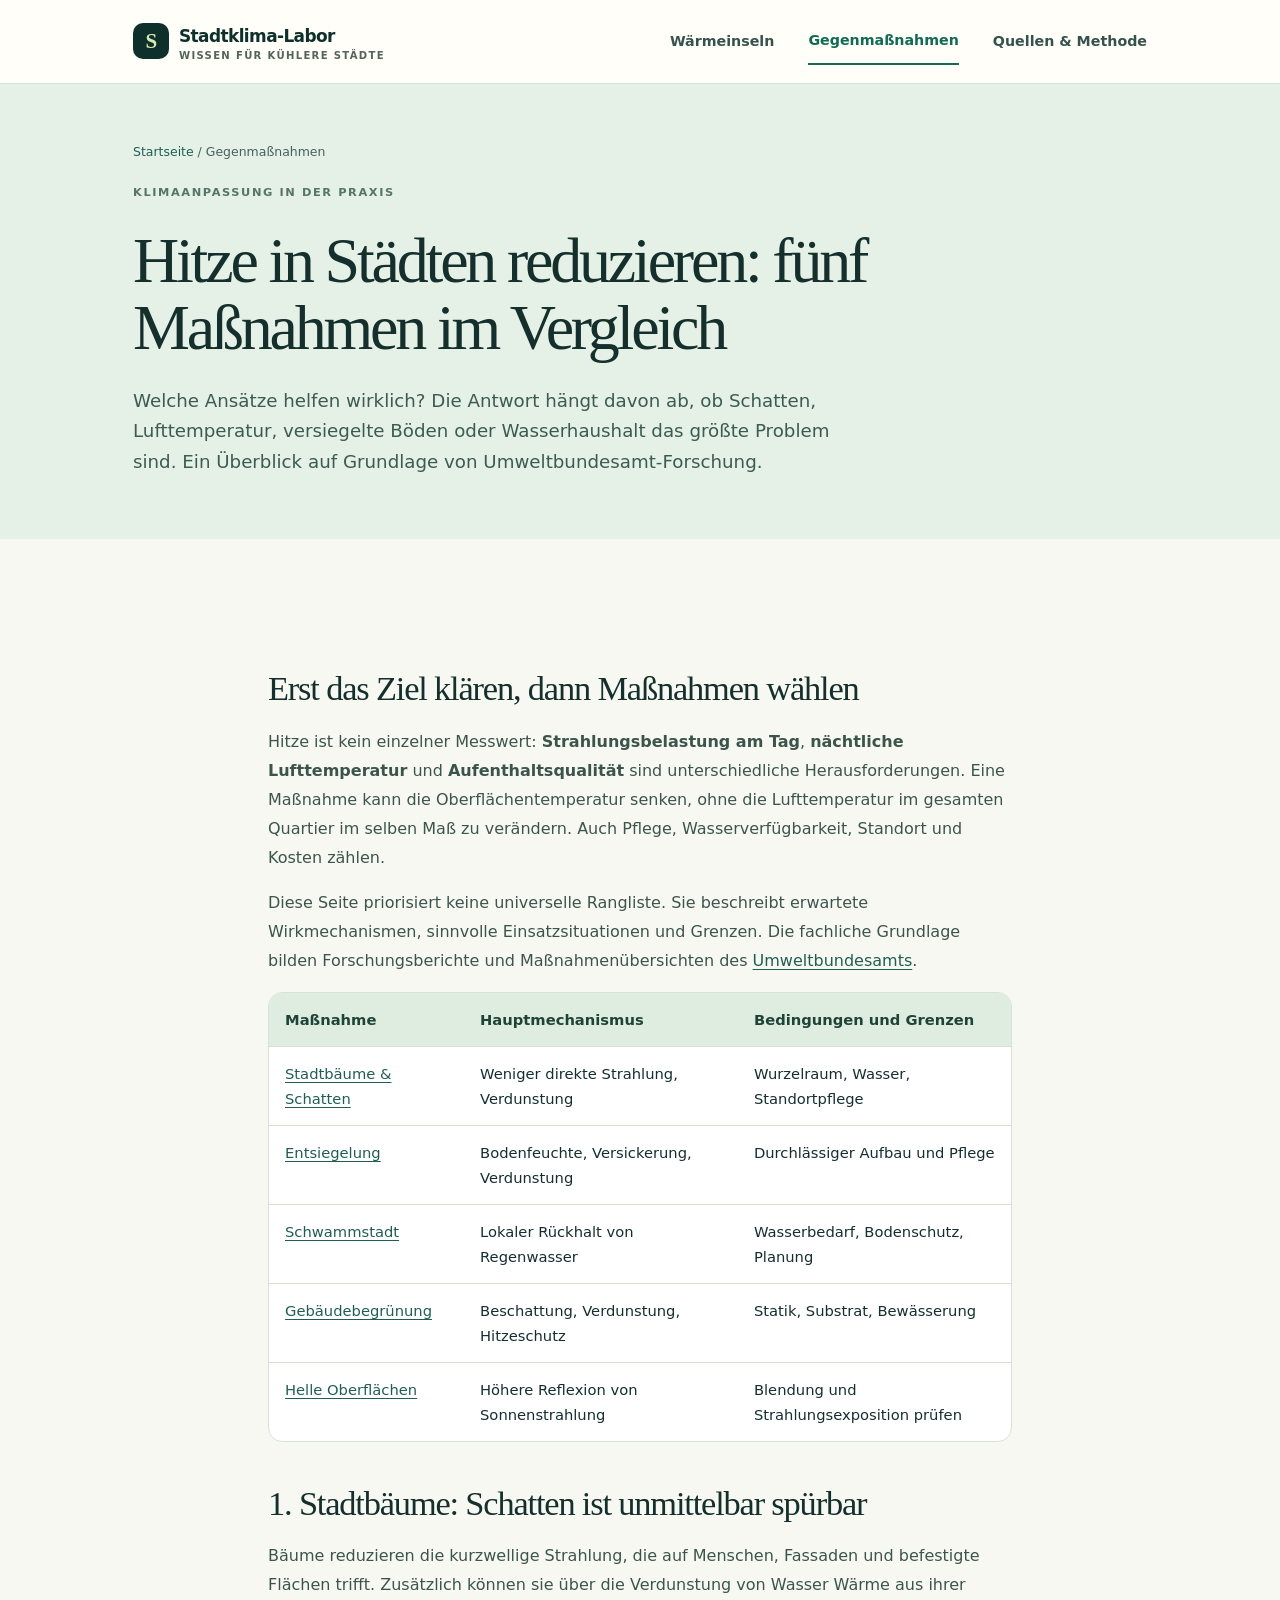
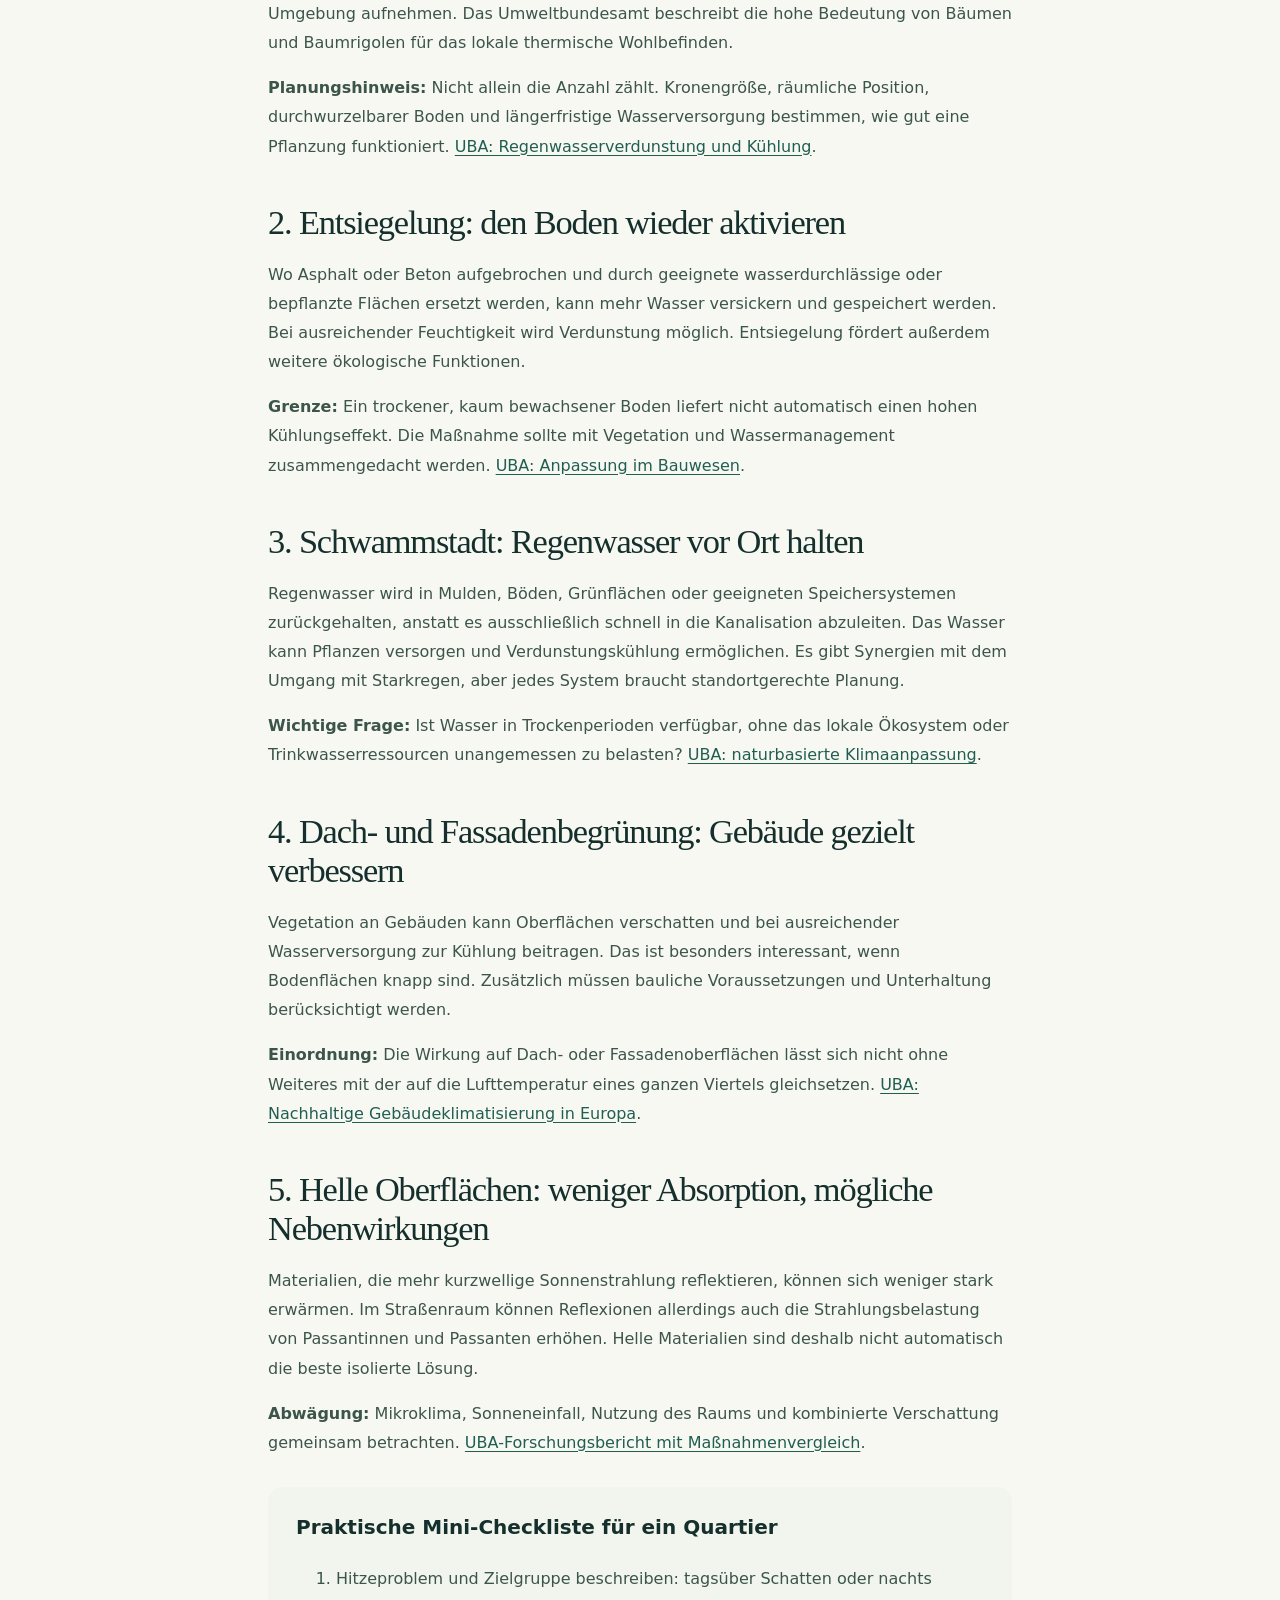
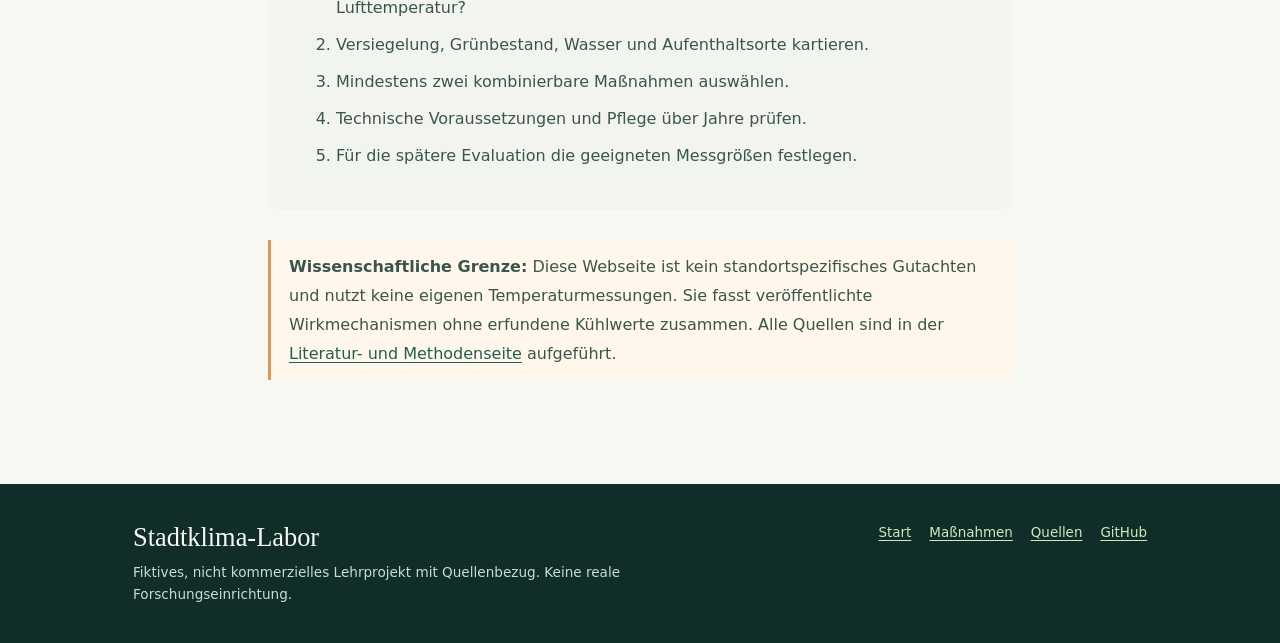
==== massnahmen.html @ 715de046 "seo: structured science content, metadata, links and accessible responsive layout" ====
<!doctype html>
<html lang="de"><head>
<meta charset="utf-8"><meta name="viewport" content="width=device-width, initial-scale=1">
<title>Hitze in Städten reduzieren: 5 Maßnahmen | Stadtklima-Labor</title>
<meta name="description" content="Welche Maßnahmen gegen urbane Hitze helfen? Stadtbäume, Entsiegelung, Schwammstadt, Dachbegrünung und helle Oberflächen – mit Wirkung, Grenzen und Quellen.">
<link rel="canonical" href="https://dsongtn.github.io/stadtklima-labor/massnahmen.html">
<link rel="stylesheet" href="assets/site.css"><meta name="theme-color" content="#0e302c">
<meta property="og:title" content="Hitze in Städten reduzieren – fünf Maßnahmen"><meta property="og:type" content="article"><meta property="og:locale" content="de_DE">
</head><body>
<a class="skip" href="#inhalt">Direkt zum Inhalt</a>
<header class="site-head"><div class="container head-inner"><a class="brand" href="./" aria-label="Stadtklima-Labor – Startseite"><span class="brand-mark" aria-hidden="true">S</span><span>Stadtklima-Labor<span class="brand-sub">Wissen für kühlere Städte</span></span></a><nav class="site-nav" aria-label="Hauptnavigation"><a href="./">Wärmeinseln</a><a href="massnahmen.html" aria-current="page">Gegenmaßnahmen</a><a href="quellen.html">Quellen &amp; Methode</a></nav></div></header>
<main id="inhalt">
<header class="page-hero"><div class="container"><div class="breadcrumb"><a href="./">Startseite</a> / Gegenmaßnahmen</div><span class="kicker">Klimaanpassung in der Praxis</span>
<h1>Hitze in Städten reduzieren: fünf Maßnahmen im Vergleich</h1>
<p>Welche Ansätze helfen wirklich? Die Antwort hängt davon ab, ob Schatten, Lufttemperatur, versiegelte Böden oder Wasserhaushalt das größte Problem sind. Ein Überblick auf Grundlage von Umweltbundesamt-Forschung.</p>
</div></header>
<section class="section"><div class="container prose">
<h2>Erst das Ziel klären, dann Maßnahmen wählen</h2>
<p>Hitze ist kein einzelner Messwert: <strong>Strahlungsbelastung am Tag</strong>, <strong>nächtliche Lufttemperatur</strong> und <strong>Aufenthaltsqualität</strong> sind unterschiedliche Herausforderungen. Eine Maßnahme kann die Oberflächentemperatur senken, ohne die Lufttemperatur im gesamten Quartier im selben Maß zu verändern. Auch Pflege, Wasserverfügbarkeit, Standort und Kosten zählen.</p>
<p>Diese Seite priorisiert keine universelle Rangliste. Sie beschreibt erwartete Wirkmechanismen, sinnvolle Einsatzsituationen und Grenzen. Die fachliche Grundlage bilden Forschungsberichte und Maßnahmenübersichten des <a href="https://www.umweltbundesamt.de/themen/regenwasserverdunstung-potential-zur-kuehlung-in">Umweltbundesamts</a>.</p>
<div class="table-wrap"><table><caption class="sr-only">Vergleich städtischer Hitzeschutzmaßnahmen</caption><thead><tr><th scope="col">Maßnahme</th><th scope="col">Hauptmechanismus</th><th scope="col">Bedingungen und Grenzen</th></tr></thead><tbody>
<tr><td><a href="#baeume">Stadtbäume &amp; Schatten</a></td><td>Weniger direkte Strahlung, Verdunstung</td><td>Wurzelraum, Wasser, Standortpflege</td></tr>
<tr><td><a href="#entsiegelung">Entsiegelung</a></td><td>Bodenfeuchte, Versickerung, Verdunstung</td><td>Durchlässiger Aufbau und Pflege</td></tr>
<tr><td><a href="#schwammstadt">Schwammstadt</a></td><td>Lokaler Rückhalt von Regenwasser</td><td>Wasserbedarf, Bodenschutz, Planung</td></tr>
<tr><td><a href="#gebaeude">Gebäudebegrünung</a></td><td>Beschattung, Verdunstung, Hitzeschutz</td><td>Statik, Substrat, Bewässerung</td></tr>
<tr><td><a href="#oberflaechen">Helle Oberflächen</a></td><td>Höhere Reflexion von Sonnenstrahlung</td><td>Blendung und Strahlungsexposition prüfen</td></tr>
</tbody></table></div>
<h2 id="baeume">1. Stadtbäume: Schatten ist unmittelbar spürbar</h2>
<p>Bäume reduzieren die kurzwellige Strahlung, die auf Menschen, Fassaden und befestigte Flächen trifft. Zusätzlich können sie über die Verdunstung von Wasser Wärme aus ihrer Umgebung aufnehmen. Das Umweltbundesamt beschreibt die hohe Bedeutung von Bäumen und Baumrigolen für das lokale thermische Wohlbefinden.</p>
<p><strong>Planungshinweis:</strong> Nicht allein die Anzahl zählt. Kronengröße, räumliche Position, durchwurzelbarer Boden und längerfristige Wasserversorgung bestimmen, wie gut eine Pflanzung funktioniert. <a href="https://www.umweltbundesamt.de/themen/regenwasserverdunstung-potential-zur-kuehlung-in">UBA: Regenwasserverdunstung und Kühlung</a>.</p>
<h2 id="entsiegelung">2. Entsiegelung: den Boden wieder aktivieren</h2>
<p>Wo Asphalt oder Beton aufgebrochen und durch geeignete wasserdurchlässige oder bepflanzte Flächen ersetzt werden, kann mehr Wasser versickern und gespeichert werden. Bei ausreichender Feuchtigkeit wird Verdunstung möglich. Entsiegelung fördert außerdem weitere ökologische Funktionen.</p>
<p><strong>Grenze:</strong> Ein trockener, kaum bewachsener Boden liefert nicht automatisch einen hohen Kühlungseffekt. Die Maßnahme sollte mit Vegetation und Wassermanagement zusammengedacht werden. <a href="https://www.umweltbundesamt.de/themen/klima-energie/klimafolgen-anpassung/anpassung-an-den-klimawandel/anpassung-auf-laenderebene/anpassung-handlungsfeld-bauwesen">UBA: Anpassung im Bauwesen</a>.</p>
<h2 id="schwammstadt">3. Schwammstadt: Regenwasser vor Ort halten</h2>
<p>Regenwasser wird in Mulden, Böden, Grünflächen oder geeigneten Speichersystemen zurückgehalten, anstatt es ausschließlich schnell in die Kanalisation abzuleiten. Das Wasser kann Pflanzen versorgen und Verdunstungskühlung ermöglichen. Es gibt Synergien mit dem Umgang mit Starkregen, aber jedes System braucht standortgerechte Planung.</p>
<p><strong>Wichtige Frage:</strong> Ist Wasser in Trockenperioden verfügbar, ohne das lokale Ökosystem oder Trinkwasserressourcen unangemessen zu belasten? <a href="https://www.umweltbundesamt.de/themen/klima-energie/klimafolgen-anpassung/anpassung-an-den-klimawandel/anpassung-auf-kommunaler-ebene/naturbasierte-klimaanpassung-in-kommunen">UBA: naturbasierte Klimaanpassung</a>.</p>
<h2 id="gebaeude">4. Dach- und Fassadenbegrünung: Gebäude gezielt verbessern</h2>
<p>Vegetation an Gebäuden kann Oberflächen verschatten und bei ausreichender Wasserversorgung zur Kühlung beitragen. Das ist besonders interessant, wenn Bodenflächen knapp sind. Zusätzlich müssen bauliche Voraussetzungen und Unterhaltung berücksichtigt werden.</p>
<p><strong>Einordnung:</strong> Die Wirkung auf Dach- oder Fassadenoberflächen lässt sich nicht ohne Weiteres mit der auf die Lufttemperatur eines ganzen Viertels gleichsetzen. <a href="https://www.umweltbundesamt.de/publikationen/nachhaltige-gebaeudeklimatisierung-in-europa">UBA: Nachhaltige Gebäudeklimatisierung in Europa</a>.</p>
<h2 id="oberflaechen">5. Helle Oberflächen: weniger Absorption, mögliche Nebenwirkungen</h2>
<p>Materialien, die mehr kurzwellige Sonnenstrahlung reflektieren, können sich weniger stark erwärmen. Im Straßenraum können Reflexionen allerdings auch die Strahlungsbelastung von Passantinnen und Passanten erhöhen. Helle Materialien sind deshalb nicht automatisch die beste isolierte Lösung.</p>
<p><strong>Abwägung:</strong> Mikroklima, Sonneneinfall, Nutzung des Raums und kombinierte Verschattung gemeinsam betrachten. <a href="https://www.umweltbundesamt.de/publikationen/nachhaltige-gebaeudeklimatisierung-in-europa">UBA-Forschungsbericht mit Maßnahmenvergleich</a>.</p>
<div class="inset"><h3>Praktische Mini-Checkliste für ein Quartier</h3><ol><li>Hitzeproblem und Zielgruppe beschreiben: tagsüber Schatten oder nachts Lufttemperatur?</li><li>Versiegelung, Grünbestand, Wasser und Aufenthaltsorte kartieren.</li><li>Mindestens zwei kombinierbare Maßnahmen auswählen.</li><li>Technische Voraussetzungen und Pflege über Jahre prüfen.</li><li>Für die spätere Evaluation die geeigneten Messgrößen festlegen.</li></ol></div>
<p class="note"><strong>Wissenschaftliche Grenze:</strong> Diese Webseite ist kein standortspezifisches Gutachten und nutzt keine eigenen Temperaturmessungen. Sie fasst veröffentlichte Wirkmechanismen ohne erfundene Kühlwerte zusammen. Alle Quellen sind in der <a href="quellen.html">Literatur- und Methodenseite</a> aufgeführt.</p>
</div></section>
</main>
<footer class="footer"><div class="container footer-grid"><div><h2>Stadtklima-Labor</h2><p>Fiktives, nicht kommerzielles Lehrprojekt mit Quellenbezug. Keine reale Forschungseinrichtung.</p></div><nav class="footer-links" aria-label="Fußnavigation"><a href="./">Start</a><a href="massnahmen.html">Maßnahmen</a><a href="quellen.html">Quellen</a><a href="https://github.com/dsongtn/stadtklima-labor">GitHub</a></nav></div></footer>
</body></html>
---- assets/site.css ----
:root{--ink:#142f2c;--deep:#0e302c;--paper:#f8f8f3;--white:#fffef9;--sage:#c9e1c7;--line:#d7e1d8;--muted:#53645b}
*{box-sizing:border-box}html{scroll-behavior:smooth}body{margin:0;background:var(--paper);color:var(--ink);font:400 1rem/1.7 system-ui,-apple-system,"Segoe UI",sans-serif}a{color:#215e52;text-underline-offset:.2em}a:hover{text-decoration-thickness:2px}a:focus-visible,summary:focus-visible{outline:3px solid #dd853f;outline-offset:4px}.skip{position:absolute;top:-60px;left:20px;background:#fff;padding:8px 14px;z-index:40}.skip:focus{top:10px}.container{max-width:1130px;margin-inline:auto;padding-inline:clamp(20px,5vw,58px)}
.site-head{background:var(--white);border-bottom:1px solid var(--line)}.head-inner{display:flex;align-items:center;justify-content:space-between;gap:18px;min-height:83px}.brand{display:flex;align-items:center;gap:10px;font-size:1.06rem;letter-spacing:-.035em;text-decoration:none;font-weight:760;color:var(--deep)}.brand-mark{display:inline-grid;place-items:center;width:36px;height:36px;background:var(--deep);color:#d9e8ae;border-radius:10px;font:800 21px Georgia,serif}.brand-sub{display:block;color:var(--muted);font-size:.63rem;text-transform:uppercase;letter-spacing:.13em;line-height:1.1;font-weight:700}.site-nav{display:flex;align-items:center;gap:clamp(12px,2.8vw,34px);flex-wrap:wrap}.site-nav a{font-size:.89rem;font-weight:650;color:#35534c;text-decoration:none;padding:10px 0}.site-nav a[aria-current="page"]{color:#116b52;border-bottom:2px solid #116b52}
.eyebrow{display:inline-flex;align-items:center;gap:10px;text-transform:uppercase;font-weight:780;letter-spacing:.14em;font-size:.71rem}.eyebrow:before{content:"";width:26px;height:2px;background:currentColor;display:inline-block}
.hero{background:var(--deep);color:#f9faf2;position:relative;overflow:hidden}.hero:after{content:"";pointer-events:none;position:absolute;inset:0;background:radial-gradient(circle at 76% 30%,rgba(153,208,146,.17),transparent 40%)}.hero-grid{position:relative;z-index:1;display:grid;grid-template-columns:1.05fr .95fr;gap:52px;align-items:center;min-height:520px;padding-block:65px}.hero .eyebrow{color:#cce3a6}.hero h1,.page-hero h1{font:500 clamp(2.7rem,5.2vw,5.1rem)/1.04 Georgia,"Times New Roman",serif;letter-spacing:-.05em;margin:24px 0}.hero h1 em{font-weight:400;font-style:italic;color:#cce3a6}.hero-copy{max-width:550px;color:#d9e7df;font-size:1.08rem;line-height:1.75;margin:0}.actions{display:flex;flex-wrap:wrap;gap:13px;margin-top:28px}.action{display:inline-flex;align-items:center;gap:10px;border-radius:9px;text-decoration:none;padding:12px 20px;font-weight:750;font-size:.9rem}.action.primary{background:#d9e9ae;color:#193b32}.action.secondary{border:1px solid #79938a;color:white}.action:hover{text-decoration:none;filter:brightness(.97)}
.figure{margin:0;border:1px solid #51746a;border-radius:22px;padding:24px 19px 13px;background:#17443c;box-shadow:0 30px 80px rgba(3,20,18,.16)}.figure svg{width:100%;height:auto;display:block}.figure figcaption{font-size:.76rem;color:#d3e3d7;margin:8px 3px}.figure .viz-note{font-size:.72rem;color:#b8d7c7;margin:0 3px}
.section{padding-block:clamp(52px,7vw,88px)}.section.alt{background:#edf3eb}.section-intro{max-width:770px;margin-bottom:30px}.section h2,.prose h2{font:500 clamp(2rem,3.3vw,3.05rem)/1.14 Georgia,serif;letter-spacing:-.034em;margin:11px 0 18px}.section-intro p{font-size:1.08rem;color:var(--muted)}.kicker{font-size:.71rem;font-weight:790;text-transform:uppercase;letter-spacing:.14em;color:#567567}
.cards{display:grid;grid-template-columns:repeat(3,minmax(0,1fr));gap:18px}.card{background:var(--white);border:1px solid var(--line);border-radius:17px;padding:26px;box-shadow:0 14px 42px rgba(22,47,42,.05)}.card .number{font:500 1.75rem Georgia,serif;color:#c36b36}.card h3{font:600 1.26rem/1.24 Georgia,serif;margin:15px 0 12px}.card p{font-size:.94rem;color:#52665d;line-height:1.65}.card a{font-weight:750;font-size:.92rem}
.measure-grid{display:grid;grid-template-columns:1fr 1fr;gap:34px;align-items:center}.measure-copy{background:var(--deep);color:#f9fdf4;padding:37px;border-radius:18px}.measure-copy h3{font:500 2.8rem Georgia,serif;margin:0 0 7px}.measure-copy p{color:#d8e6dc;margin:6px 0}.measure-copy small{display:block;font-size:.73rem;color:#bacfc2;margin-top:20px}.measures{list-style:none;padding:0;margin:0}.measures li{padding:15px 0 15px 33px;position:relative;border-bottom:1px solid var(--line)}.measures li:before{content:"✓";position:absolute;left:0;top:16px;background:#d4e5d0;border-radius:100%;color:#285b46;width:23px;height:23px;display:grid;place-items:center;font-size:.75rem;font-weight:800}.inline-link{font-weight:720}.note{border-left:3px solid #dd9757;padding:12px 18px;background:#fff7ec;color:#594c36}
.page-hero{background:#e5f0e7;padding-block:57px 61px}.page-hero h1{max-width:840px;font-size:clamp(2.55rem,5vw,4.5rem)}.page-hero p{max-width:730px;font-size:1.14rem;color:#3c5c4f;margin:0}.breadcrumb{font-size:.78rem;margin-bottom:15px;color:#466359}.breadcrumb a{text-decoration:none}.prose{max-width:860px}.prose p,.prose li{line-height:1.82;color:#3c554b}.prose h2{margin-top:42px;font-size:2.15rem}.prose h3{font-size:1.25rem;margin-top:25px}.prose li{margin-bottom:8px}.table-wrap{overflow-x:auto;border-radius:14px;border:1px solid var(--line);background:white}table{border-collapse:collapse;width:100%;min-width:580px}th,td{text-align:left;vertical-align:top;padding:14px 16px;border-bottom:1px solid var(--line);font-size:.92rem}th{background:#dfece0;color:#1e4437}tr:last-child td{border:0}.inset{background:#f1f5ed;padding:23px 28px;border-radius:15px;margin:30px 0}.inset h3{margin-top:0}details{background:white;border:1px solid var(--line);border-radius:12px;padding:15px 19px;margin-block:10px}summary{cursor:pointer;font-weight:760;color:var(--deep)}details p{margin-bottom:2px}
.footer{background:#102d29;color:#c8dcd0;padding-block:38px}.footer-grid{display:flex;justify-content:space-between;gap:30px;align-items:start}.footer h2{color:#f5f9f0;font:500 1.65rem Georgia,serif;margin:0 0 9px}.footer p{max-width:650px;font-size:.85rem;line-height:1.6;margin:0}.footer a{color:#d3e8ba}.footer-links{display:flex;gap:18px;flex-wrap:wrap;font-size:.84rem}.sr-only{position:absolute;width:1px;height:1px;padding:0;margin:-1px;overflow:hidden;clip:rect(0,0,0,0);white-space:nowrap;border:0}
@media(max-width:800px){.hero-grid{grid-template-columns:1fr;gap:26px;padding-block:48px}.measure-grid{grid-template-columns:1fr}.site-nav{gap:15px}}@media(max-width:620px){.head-inner{padding-block:13px;align-items:start;flex-direction:column;gap:6px}.site-nav a{padding:5px 0}.hero h1{font-size:clamp(2.7rem,10vw,4rem)}.hero-grid{min-height:auto}.cards{grid-template-columns:1fr}.section{padding-block:48px}.figure{padding:13px}.footer-grid{flex-direction:column}.page-hero{padding-block:39px}.measure-copy{padding:26px}}@media(prefers-reduced-motion:reduce){html{scroll-behavior:auto}}
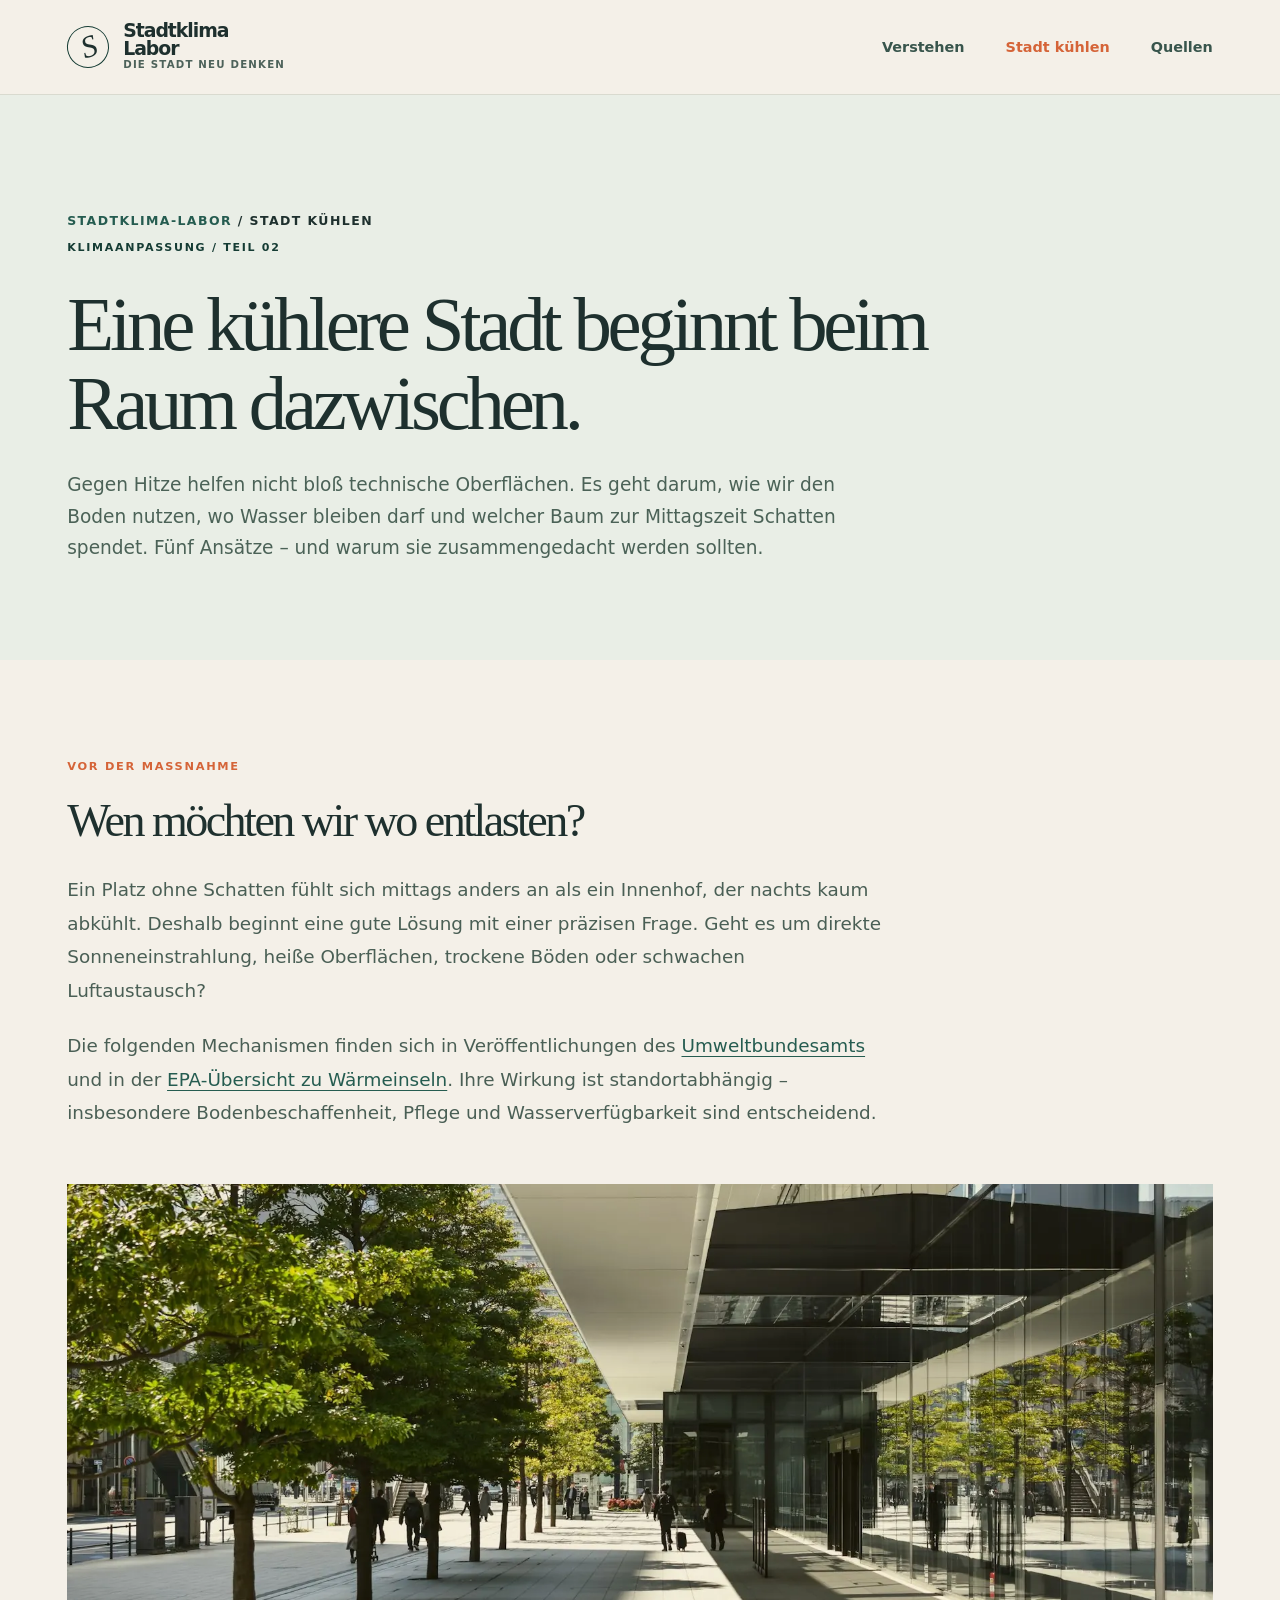
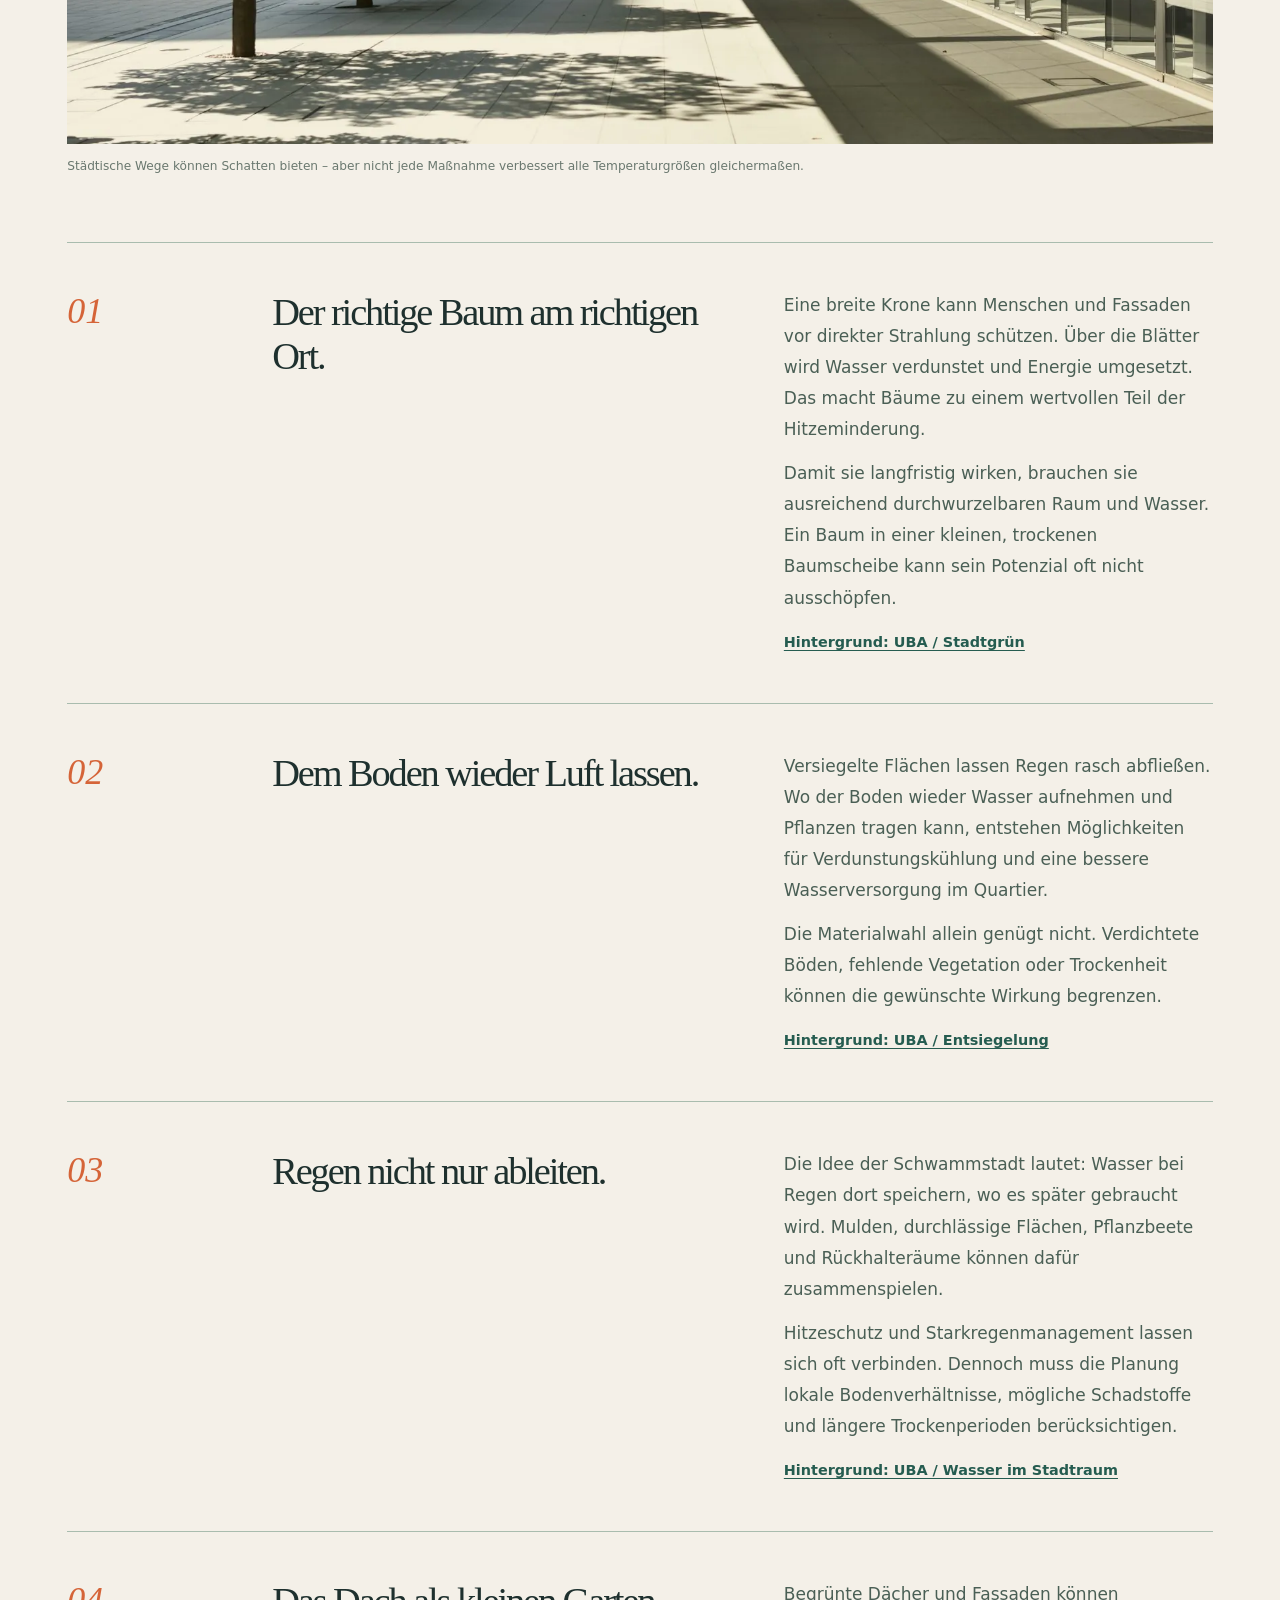
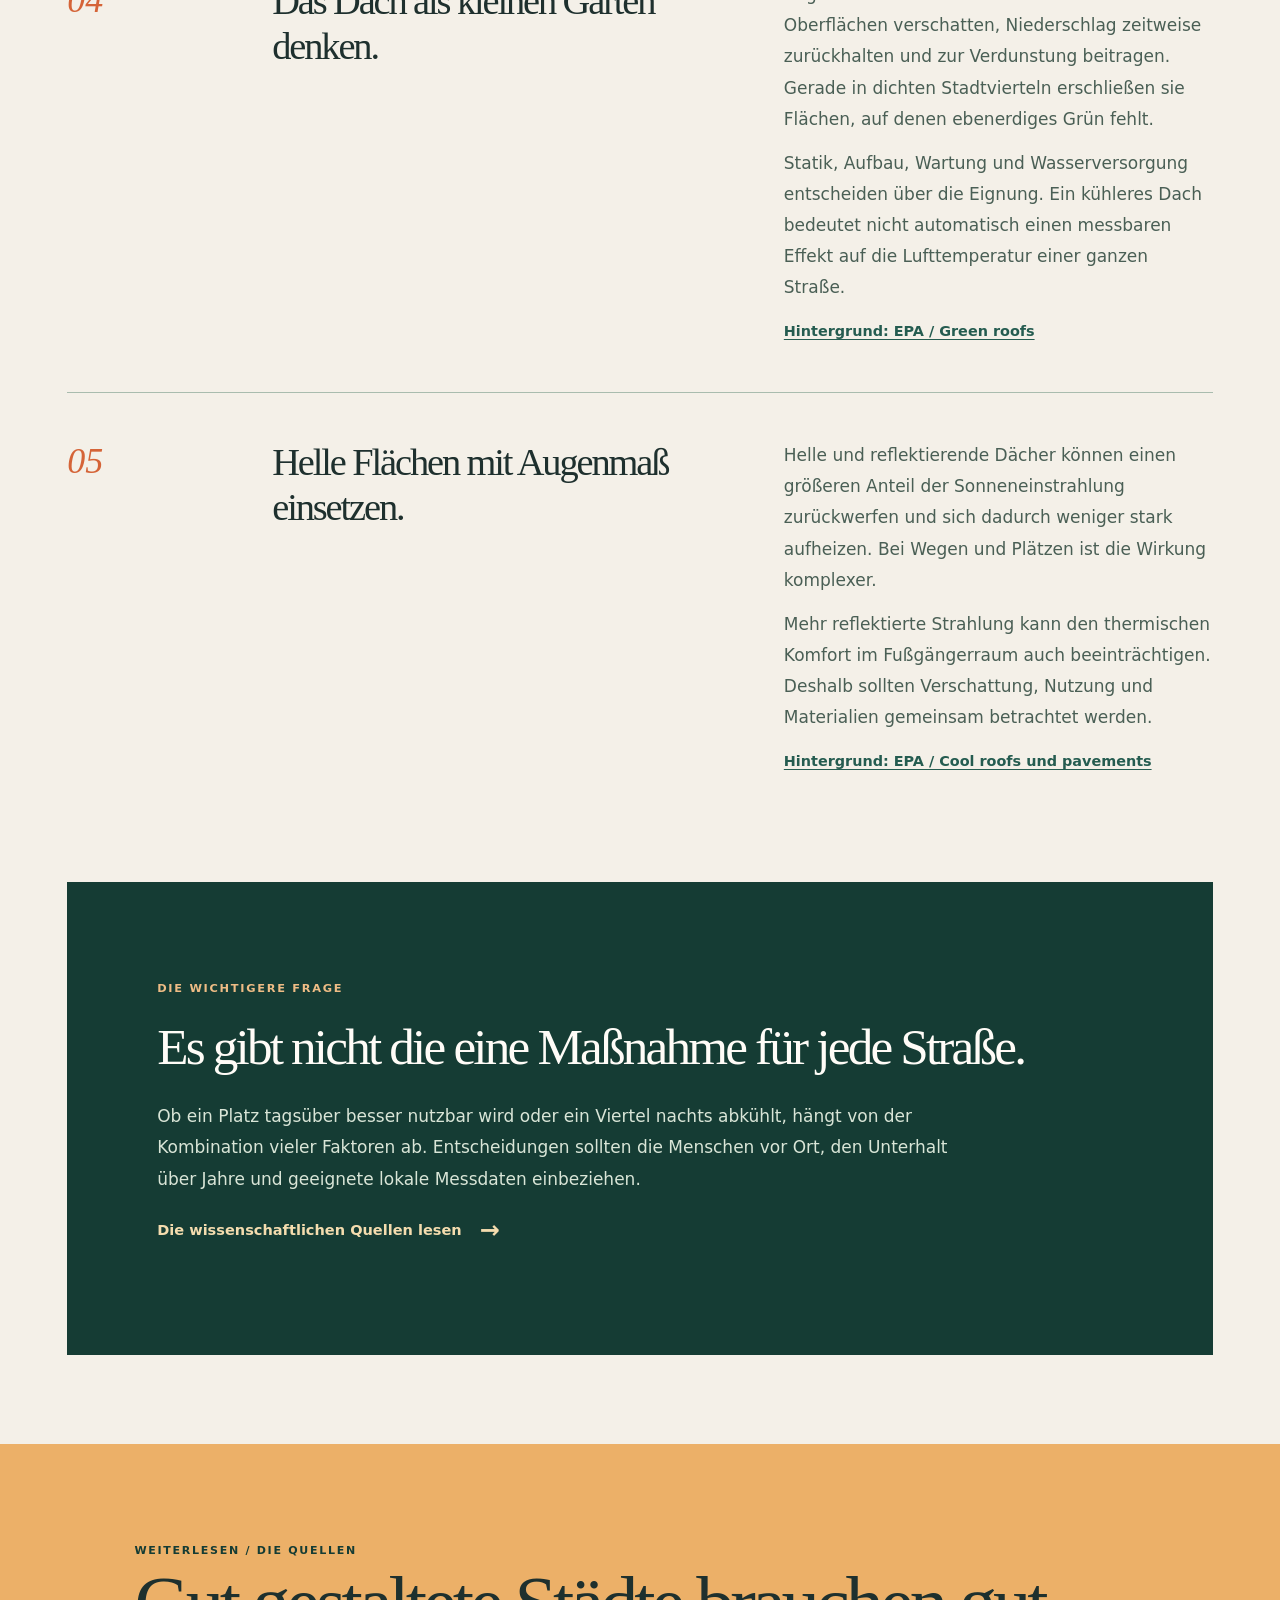
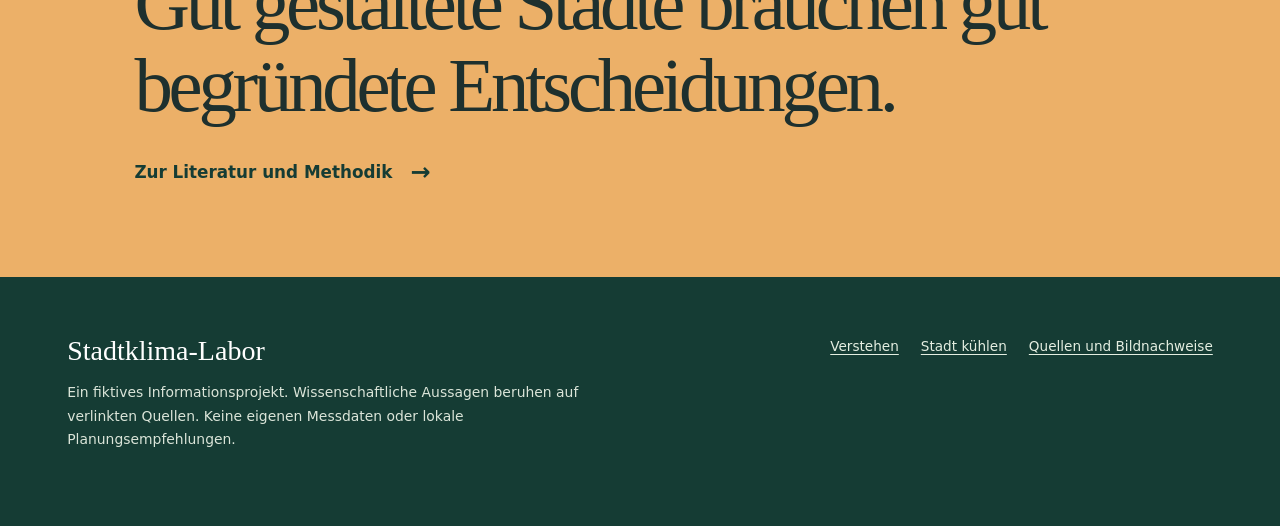
==== commit 7bd05157: "design: editorial urban heat storytelling with licensed media and source library" ====
--- a/massnahmen.html
+++ b/massnahmen.html
@@ -1,48 +1,73 @@
 <!doctype html>
-<html lang="de"><head>
-<meta charset="utf-8"><meta name="viewport" content="width=device-width, initial-scale=1">
-<title>Hitze in Städten reduzieren: 5 Maßnahmen | Stadtklima-Labor</title>
-<meta name="description" content="Welche Maßnahmen gegen urbane Hitze helfen? Stadtbäume, Entsiegelung, Schwammstadt, Dachbegrünung und helle Oberflächen – mit Wirkung, Grenzen und Quellen.">
+<html lang="de">
+<head>
+<meta charset="utf-8"><meta name="viewport" content="width=device-width,initial-scale=1">
+<title>Hitze in Städten mindern: fünf Wege | Stadtklima-Labor</title>
+<meta name="description" content="Von Stadtbäumen bis zur Schwammstadt: fünf Ansätze für hitzeangepasste Quartiere, verständlich erklärt mit Grenzen und Quellen für die Planung.">
 <link rel="canonical" href="https://dsongtn.github.io/stadtklima-labor/massnahmen.html">
-<link rel="stylesheet" href="assets/site.css"><meta name="theme-color" content="#0e302c">
-<meta property="og:title" content="Hitze in Städten reduzieren – fünf Maßnahmen"><meta property="og:type" content="article"><meta property="og:locale" content="de_DE">
-</head><body>
+<link rel="stylesheet" href="assets/vendor/open-props-sizes.min.css"><link rel="stylesheet" href="assets/vendor/open-props-easings.min.css"><link rel="stylesheet" href="assets/site.css">
+<meta name="theme-color" content="#f4f0e8"><meta property="og:type" content="article"><meta property="og:locale" content="de_DE"><meta property="og:title" content="Eine kühlere Stadt gestalten | Stadtklima-Labor">
+</head>
+<body>
 <a class="skip" href="#inhalt">Direkt zum Inhalt</a>
-<header class="site-head"><div class="container head-inner"><a class="brand" href="./" aria-label="Stadtklima-Labor – Startseite"><span class="brand-mark" aria-hidden="true">S</span><span>Stadtklima-Labor<span class="brand-sub">Wissen für kühlere Städte</span></span></a><nav class="site-nav" aria-label="Hauptnavigation"><a href="./">Wärmeinseln</a><a href="massnahmen.html" aria-current="page">Gegenmaßnahmen</a><a href="quellen.html">Quellen &amp; Methode</a></nav></div></header>
+<header class="site-header"><div class="container header-inner">
+<a href="./" class="brand" aria-label="Stadtklima-Labor – zur Startseite"><span class="brand-bloom" aria-hidden="true">S</span><span class="brand-name">Stadtklima<span>Labor</span><small>Die Stadt neu denken</small></span></a>
+<nav class="site-nav" aria-label="Hauptnavigation"><a href="./">Verstehen</a><a href="massnahmen.html" aria-current="page">Stadt kühlen</a><a href="quellen.html">Quellen</a></nav>
+</div></header>
 <main id="inhalt">
-<header class="page-hero"><div class="container"><div class="breadcrumb"><a href="./">Startseite</a> / Gegenmaßnahmen</div><span class="kicker">Klimaanpassung in der Praxis</span>
-<h1>Hitze in Städten reduzieren: fünf Maßnahmen im Vergleich</h1>
-<p>Welche Ansätze helfen wirklich? Die Antwort hängt davon ab, ob Schatten, Lufttemperatur, versiegelte Böden oder Wasserhaushalt das größte Problem sind. Ein Überblick auf Grundlage von Umweltbundesamt-Forschung.</p>
-</div></header>
-<section class="section"><div class="container prose">
-<h2>Erst das Ziel klären, dann Maßnahmen wählen</h2>
-<p>Hitze ist kein einzelner Messwert: <strong>Strahlungsbelastung am Tag</strong>, <strong>nächtliche Lufttemperatur</strong> und <strong>Aufenthaltsqualität</strong> sind unterschiedliche Herausforderungen. Eine Maßnahme kann die Oberflächentemperatur senken, ohne die Lufttemperatur im gesamten Quartier im selben Maß zu verändern. Auch Pflege, Wasserverfügbarkeit, Standort und Kosten zählen.</p>
-<p>Diese Seite priorisiert keine universelle Rangliste. Sie beschreibt erwartete Wirkmechanismen, sinnvolle Einsatzsituationen und Grenzen. Die fachliche Grundlage bilden Forschungsberichte und Maßnahmenübersichten des <a href="https://www.umweltbundesamt.de/themen/regenwasserverdunstung-potential-zur-kuehlung-in">Umweltbundesamts</a>.</p>
-<div class="table-wrap"><table><caption class="sr-only">Vergleich städtischer Hitzeschutzmaßnahmen</caption><thead><tr><th scope="col">Maßnahme</th><th scope="col">Hauptmechanismus</th><th scope="col">Bedingungen und Grenzen</th></tr></thead><tbody>
-<tr><td><a href="#baeume">Stadtbäume &amp; Schatten</a></td><td>Weniger direkte Strahlung, Verdunstung</td><td>Wurzelraum, Wasser, Standortpflege</td></tr>
-<tr><td><a href="#entsiegelung">Entsiegelung</a></td><td>Bodenfeuchte, Versickerung, Verdunstung</td><td>Durchlässiger Aufbau und Pflege</td></tr>
-<tr><td><a href="#schwammstadt">Schwammstadt</a></td><td>Lokaler Rückhalt von Regenwasser</td><td>Wasserbedarf, Bodenschutz, Planung</td></tr>
-<tr><td><a href="#gebaeude">Gebäudebegrünung</a></td><td>Beschattung, Verdunstung, Hitzeschutz</td><td>Statik, Substrat, Bewässerung</td></tr>
-<tr><td><a href="#oberflaechen">Helle Oberflächen</a></td><td>Höhere Reflexion von Sonnenstrahlung</td><td>Blendung und Strahlungsexposition prüfen</td></tr>
-</tbody></table></div>
-<h2 id="baeume">1. Stadtbäume: Schatten ist unmittelbar spürbar</h2>
-<p>Bäume reduzieren die kurzwellige Strahlung, die auf Menschen, Fassaden und befestigte Flächen trifft. Zusätzlich können sie über die Verdunstung von Wasser Wärme aus ihrer Umgebung aufnehmen. Das Umweltbundesamt beschreibt die hohe Bedeutung von Bäumen und Baumrigolen für das lokale thermische Wohlbefinden.</p>
-<p><strong>Planungshinweis:</strong> Nicht allein die Anzahl zählt. Kronengröße, räumliche Position, durchwurzelbarer Boden und längerfristige Wasserversorgung bestimmen, wie gut eine Pflanzung funktioniert. <a href="https://www.umweltbundesamt.de/themen/regenwasserverdunstung-potential-zur-kuehlung-in">UBA: Regenwasserverdunstung und Kühlung</a>.</p>
-<h2 id="entsiegelung">2. Entsiegelung: den Boden wieder aktivieren</h2>
-<p>Wo Asphalt oder Beton aufgebrochen und durch geeignete wasserdurchlässige oder bepflanzte Flächen ersetzt werden, kann mehr Wasser versickern und gespeichert werden. Bei ausreichender Feuchtigkeit wird Verdunstung möglich. Entsiegelung fördert außerdem weitere ökologische Funktionen.</p>
-<p><strong>Grenze:</strong> Ein trockener, kaum bewachsener Boden liefert nicht automatisch einen hohen Kühlungseffekt. Die Maßnahme sollte mit Vegetation und Wassermanagement zusammengedacht werden. <a href="https://www.umweltbundesamt.de/themen/klima-energie/klimafolgen-anpassung/anpassung-an-den-klimawandel/anpassung-auf-laenderebene/anpassung-handlungsfeld-bauwesen">UBA: Anpassung im Bauwesen</a>.</p>
-<h2 id="schwammstadt">3. Schwammstadt: Regenwasser vor Ort halten</h2>
-<p>Regenwasser wird in Mulden, Böden, Grünflächen oder geeigneten Speichersystemen zurückgehalten, anstatt es ausschließlich schnell in die Kanalisation abzuleiten. Das Wasser kann Pflanzen versorgen und Verdunstungskühlung ermöglichen. Es gibt Synergien mit dem Umgang mit Starkregen, aber jedes System braucht standortgerechte Planung.</p>
-<p><strong>Wichtige Frage:</strong> Ist Wasser in Trockenperioden verfügbar, ohne das lokale Ökosystem oder Trinkwasserressourcen unangemessen zu belasten? <a href="https://www.umweltbundesamt.de/themen/klima-energie/klimafolgen-anpassung/anpassung-an-den-klimawandel/anpassung-auf-kommunaler-ebene/naturbasierte-klimaanpassung-in-kommunen">UBA: naturbasierte Klimaanpassung</a>.</p>
-<h2 id="gebaeude">4. Dach- und Fassadenbegrünung: Gebäude gezielt verbessern</h2>
-<p>Vegetation an Gebäuden kann Oberflächen verschatten und bei ausreichender Wasserversorgung zur Kühlung beitragen. Das ist besonders interessant, wenn Bodenflächen knapp sind. Zusätzlich müssen bauliche Voraussetzungen und Unterhaltung berücksichtigt werden.</p>
-<p><strong>Einordnung:</strong> Die Wirkung auf Dach- oder Fassadenoberflächen lässt sich nicht ohne Weiteres mit der auf die Lufttemperatur eines ganzen Viertels gleichsetzen. <a href="https://www.umweltbundesamt.de/publikationen/nachhaltige-gebaeudeklimatisierung-in-europa">UBA: Nachhaltige Gebäudeklimatisierung in Europa</a>.</p>
-<h2 id="oberflaechen">5. Helle Oberflächen: weniger Absorption, mögliche Nebenwirkungen</h2>
-<p>Materialien, die mehr kurzwellige Sonnenstrahlung reflektieren, können sich weniger stark erwärmen. Im Straßenraum können Reflexionen allerdings auch die Strahlungsbelastung von Passantinnen und Passanten erhöhen. Helle Materialien sind deshalb nicht automatisch die beste isolierte Lösung.</p>
-<p><strong>Abwägung:</strong> Mikroklima, Sonneneinfall, Nutzung des Raums und kombinierte Verschattung gemeinsam betrachten. <a href="https://www.umweltbundesamt.de/publikationen/nachhaltige-gebaeudeklimatisierung-in-europa">UBA-Forschungsbericht mit Maßnahmenvergleich</a>.</p>
-<div class="inset"><h3>Praktische Mini-Checkliste für ein Quartier</h3><ol><li>Hitzeproblem und Zielgruppe beschreiben: tagsüber Schatten oder nachts Lufttemperatur?</li><li>Versiegelung, Grünbestand, Wasser und Aufenthaltsorte kartieren.</li><li>Mindestens zwei kombinierbare Maßnahmen auswählen.</li><li>Technische Voraussetzungen und Pflege über Jahre prüfen.</li><li>Für die spätere Evaluation die geeigneten Messgrößen festlegen.</li></ol></div>
-<p class="note"><strong>Wissenschaftliche Grenze:</strong> Diese Webseite ist kein standortspezifisches Gutachten und nutzt keine eigenen Temperaturmessungen. Sie fasst veröffentlichte Wirkmechanismen ohne erfundene Kühlwerte zusammen. Alle Quellen sind in der <a href="quellen.html">Literatur- und Methodenseite</a> aufgeführt.</p>
-</div></section>
+  <section class="page-intro"><div class="container">
+    <div class="breadcrumb"><a href="./">Stadtklima-Labor</a> / Stadt kühlen</div>
+    <span class="top-note">Klimaanpassung / Teil 02</span>
+    <h1>Eine kühlere Stadt beginnt beim Raum dazwischen.</h1>
+    <p>Gegen Hitze helfen nicht bloß technische Oberflächen. Es geht darum, wie wir den Boden nutzen, wo Wasser bleiben darf und welcher Baum zur Mittagszeit Schatten spendet. Fünf Ansätze – und warum sie zusammengedacht werden sollten.</p>
+  </div></section>
+  <article class="article"><div class="container">
+    <div class="article-intro">
+      <span class="section-number">Vor der Maßnahme</span>
+      <h2>Wen möchten wir wo entlasten?</h2>
+      <p>Ein Platz ohne Schatten fühlt sich mittags anders an als ein Innenhof, der nachts kaum abkühlt. Deshalb beginnt eine gute Lösung mit einer präzisen Frage. Geht es um direkte Sonneneinstrahlung, heiße Oberflächen, trockene Böden oder schwachen Luftaustausch?</p>
+      <p>Die folgenden Mechanismen finden sich in Veröffentlichungen des <a href="quellen.html#uba">Umweltbundesamts</a> und in der <a href="quellen.html#epa">EPA-Übersicht zu Wärmeinseln</a>. Ihre Wirkung ist standortabhängig – insbesondere Bodenbeschaffenheit, Pflege und Wasserverfügbarkeit sind entscheidend.</p>
+    </div>
+    <figure class="article-photo">
+      <img src="assets/images/sun-and-shade.webp" width="1700" height="1133" alt="Sonnenbeschienener Platz und schattenspendende Bäume vor modernen Gebäuden" loading="lazy" decoding="async">
+      <figcaption>Städtische Wege können Schatten bieten – aber nicht jede Maßnahme verbessert alle Temperaturgrößen gleichermaßen.</figcaption>
+    </figure>
+    <div class="topic-row" id="baeume">
+      <span class="topic-index" aria-hidden="true">01</span>
+      <h2>Der richtige Baum am richtigen Ort.</h2>
+      <div><p>Eine breite Krone kann Menschen und Fassaden vor direkter Strahlung schützen. Über die Blätter wird Wasser verdunstet und Energie umgesetzt. Das macht Bäume zu einem wertvollen Teil der Hitzeminderung.</p><p>Damit sie langfristig wirken, brauchen sie ausreichend durchwurzelbaren Raum und Wasser. Ein Baum in einer kleinen, trockenen Baumscheibe kann sein Potenzial oft nicht ausschöpfen.</p><a href="quellen.html#uba">Hintergrund: UBA / Stadtgrün</a></div>
+    </div>
+    <div class="topic-row" id="entsiegelung">
+      <span class="topic-index" aria-hidden="true">02</span>
+      <h2>Dem Boden wieder Luft lassen.</h2>
+      <div><p>Versiegelte Flächen lassen Regen rasch abfließen. Wo der Boden wieder Wasser aufnehmen und Pflanzen tragen kann, entstehen Möglichkeiten für Verdunstungskühlung und eine bessere Wasserversorgung im Quartier.</p><p>Die Materialwahl allein genügt nicht. Verdichtete Böden, fehlende Vegetation oder Trockenheit können die gewünschte Wirkung begrenzen.</p><a href="quellen.html#uba">Hintergrund: UBA / Entsiegelung</a></div>
+    </div>
+    <div class="topic-row" id="schwammstadt">
+      <span class="topic-index" aria-hidden="true">03</span>
+      <h2>Regen nicht nur ableiten.</h2>
+      <div><p>Die Idee der Schwammstadt lautet: Wasser bei Regen dort speichern, wo es später gebraucht wird. Mulden, durchlässige Flächen, Pflanzbeete und Rückhalteräume können dafür zusammenspielen.</p><p>Hitzeschutz und Starkregenmanagement lassen sich oft verbinden. Dennoch muss die Planung lokale Bodenverhältnisse, mögliche Schadstoffe und längere Trockenperioden berücksichtigen.</p><a href="quellen.html#uba">Hintergrund: UBA / Wasser im Stadtraum</a></div>
+    </div>
+    <div class="topic-row" id="gebaeude">
+      <span class="topic-index" aria-hidden="true">04</span>
+      <h2>Das Dach als kleinen Garten denken.</h2>
+      <div><p>Begrünte Dächer und Fassaden können Oberflächen verschatten, Niederschlag zeitweise zurückhalten und zur Verdunstung beitragen. Gerade in dichten Stadtvierteln erschließen sie Flächen, auf denen ebenerdiges Grün fehlt.</p><p>Statik, Aufbau, Wartung und Wasserversorgung entscheiden über die Eignung. Ein kühleres Dach bedeutet nicht automatisch einen messbaren Effekt auf die Lufttemperatur einer ganzen Straße.</p><a href="quellen.html#epa">Hintergrund: EPA / Green roofs</a></div>
+    </div>
+    <div class="topic-row" id="oberflaechen">
+      <span class="topic-index" aria-hidden="true">05</span>
+      <h2>Helle Flächen mit Augenmaß einsetzen.</h2>
+      <div><p>Helle und reflektierende Dächer können einen größeren Anteil der Sonneneinstrahlung zurückwerfen und sich dadurch weniger stark aufheizen. Bei Wegen und Plätzen ist die Wirkung komplexer.</p><p>Mehr reflektierte Strahlung kann den thermischen Komfort im Fußgängerraum auch beeinträchtigen. Deshalb sollten Verschattung, Nutzung und Materialien gemeinsam betrachtet werden.</p><a href="quellen.html#epa">Hintergrund: EPA / Cool roofs und pavements</a></div>
+    </div>
+    <div class="contrast-block">
+      <span class="section-number" style="color:#eebc85">Die wichtigere Frage</span>
+      <h2>Es gibt nicht die eine Maßnahme für jede Straße.</h2>
+      <p>Ob ein Platz tagsüber besser nutzbar wird oder ein Viertel nachts abkühlt, hängt von der Kombination vieler Faktoren ab. Entscheidungen sollten die Menschen vor Ort, den Unterhalt über Jahre und geeignete lokale Messdaten einbeziehen.</p>
+      <p><a class="text-link" style="color:#f4dcae" href="quellen.html">Die wissenschaftlichen Quellen lesen <span class="arrow" aria-hidden="true">→</span></a></p>
+    </div>
+  </div></article>
+  <section class="next-block"><div class="container"><span class="top-note">Weiterlesen / Die Quellen</span><h2>Gut gestaltete Städte brauchen gut begründete Entscheidungen.</h2><a class="text-link" href="quellen.html">Zur Literatur und Methodik <span class="arrow" aria-hidden="true">→</span></a></div></section>
 </main>
-<footer class="footer"><div class="container footer-grid"><div><h2>Stadtklima-Labor</h2><p>Fiktives, nicht kommerzielles Lehrprojekt mit Quellenbezug. Keine reale Forschungseinrichtung.</p></div><nav class="footer-links" aria-label="Fußnavigation"><a href="./">Start</a><a href="massnahmen.html">Maßnahmen</a><a href="quellen.html">Quellen</a><a href="https://github.com/dsongtn/stadtklima-labor">GitHub</a></nav></div></footer>
+<footer class="site-footer"><div class="container footer-inner">
+<div><strong>Stadtklima-Labor</strong><p>Ein fiktives Informationsprojekt. Wissenschaftliche Aussagen beruhen auf verlinkten Quellen. Keine eigenen Messdaten oder lokale Planungsempfehlungen.</p></div>
+<nav aria-label="Fußnavigation"><a href="./">Verstehen</a><a href="massnahmen.html">Stadt kühlen</a><a href="quellen.html">Quellen und Bildnachweise</a></nav>
+</div></footer>
 </body></html>
--- a/assets/vendor/open-props-sizes.min.css
+++ b/assets/vendor/open-props-sizes.min.css
@@ -0,0 +1 @@
+:where(html){--size-000:-.5rem;--size-00:-.25rem;--size-1:.25rem;--size-2:.5rem;--size-3:1rem;--size-4:1.25rem;--size-5:1.5rem;--size-6:1.75rem;--size-7:2rem;--size-8:3rem;--size-9:4rem;--size-10:5rem;--size-11:7.5rem;--size-12:10rem;--size-13:15rem;--size-14:20rem;--size-15:30rem;--size-px-000:-8px;--size-px-00:-4px;--size-px-1:4px;--size-px-2:8px;--size-px-3:16px;--size-px-4:20px;--size-px-5:24px;--size-px-6:28px;--size-px-7:32px;--size-px-8:48px;--size-px-9:64px;--size-px-10:80px;--size-px-11:120px;--size-px-12:160px;--size-px-13:240px;--size-px-14:320px;--size-px-15:480px;--size-fluid-1:max(.5rem,min(1vw,1rem));--size-fluid-2:max(1rem,min(2vw,1.5rem));--size-fluid-3:max(1.5rem,min(3vw,2rem));--size-fluid-4:max(2rem,min(4vw,3rem));--size-fluid-5:max(4rem,min(5vw,5rem));--size-fluid-6:max(5rem,min(7vw,7.5rem));--size-fluid-7:max(7.5rem,min(10vw,10rem));--size-fluid-8:max(10rem,min(20vw,15rem));--size-fluid-9:max(15rem,min(30vw,20rem));--size-fluid-10:max(20rem,min(40vw,30rem));--size-content-1:20ch;--size-content-2:45ch;--size-content-3:60ch;--size-header-1:20ch;--size-header-2:25ch;--size-header-3:35ch;--size-xxs:240px;--size-xs:360px;--size-sm:480px;--size-md:768px;--size-lg:1024px;--size-xl:1440px;--size-xxl:1920px;--size-relative-000:-.5ch;--size-relative-00:-.25ch;--size-relative-1:.25ch;--size-relative-2:.5ch;--size-relative-3:1ch;--size-relative-4:1.25ch;--size-relative-5:1.5ch;--size-relative-6:1.75ch;--size-relative-7:2ch;--size-relative-8:3ch;--size-relative-9:4ch;--size-relative-10:5ch;--size-relative-11:7.5ch;--size-relative-12:10ch;--size-relative-13:15ch;--size-relative-14:20ch;--size-relative-15:30ch}
--- a/assets/vendor/open-props-easings.min.css
+++ b/assets/vendor/open-props-easings.min.css
@@ -0,0 +1 @@
+:where(html){--ease-1:cubic-bezier(.25,0,.5,1);--ease-2:cubic-bezier(.25,0,.4,1);--ease-3:cubic-bezier(.25,0,.3,1);--ease-4:cubic-bezier(.25,0,.2,1);--ease-5:cubic-bezier(.25,0,.1,1);--ease-in-1:cubic-bezier(.25,0,1,1);--ease-in-2:cubic-bezier(.50,0,1,1);--ease-in-3:cubic-bezier(.70,0,1,1);--ease-in-4:cubic-bezier(.90,0,1,1);--ease-in-5:cubic-bezier(1,0,1,1);--ease-out-1:cubic-bezier(0,0,.75,1);--ease-out-2:cubic-bezier(0,0,.50,1);--ease-out-3:cubic-bezier(0,0,.3,1);--ease-out-4:cubic-bezier(0,0,.1,1);--ease-out-5:cubic-bezier(0,0,0,1);--ease-in-out-1:cubic-bezier(.1,0,.9,1);--ease-in-out-2:cubic-bezier(.3,0,.7,1);--ease-in-out-3:cubic-bezier(.5,0,.5,1);--ease-in-out-4:cubic-bezier(.7,0,.3,1);--ease-in-out-5:cubic-bezier(.9,0,.1,1);--ease-elastic-out-1:cubic-bezier(.5,.75,.75,1.25);--ease-elastic-out-2:cubic-bezier(.5,1,.75,1.25);--ease-elastic-out-3:cubic-bezier(.5,1.25,.75,1.25);--ease-elastic-out-4:cubic-bezier(.5,1.5,.75,1.25);--ease-elastic-out-5:cubic-bezier(.5,1.75,.75,1.25);--ease-elastic-in-1:cubic-bezier(.5,-0.25,.75,1);--ease-elastic-in-2:cubic-bezier(.5,-0.50,.75,1);--ease-elastic-in-3:cubic-bezier(.5,-0.75,.75,1);--ease-elastic-in-4:cubic-bezier(.5,-1.00,.75,1);--ease-elastic-in-5:cubic-bezier(.5,-1.25,.75,1);--ease-elastic-in-out-1:cubic-bezier(.5,-.1,.1,1.5);--ease-elastic-in-out-2:cubic-bezier(.5,-.3,.1,1.5);--ease-elastic-in-out-3:cubic-bezier(.5,-.5,.1,1.5);--ease-elastic-in-out-4:cubic-bezier(.5,-.7,.1,1.5);--ease-elastic-in-out-5:cubic-bezier(.5,-.9,.1,1.5);--ease-step-1:steps(2);--ease-step-2:steps(3);--ease-step-3:steps(4);--ease-step-4:steps(7);--ease-step-5:steps(10);--ease-elastic-1:var(--ease-elastic-out-1);--ease-elastic-2:var(--ease-elastic-out-2);--ease-elastic-3:var(--ease-elastic-out-3);--ease-elastic-4:var(--ease-elastic-out-4);--ease-elastic-5:var(--ease-elastic-out-5);--ease-squish-1:var(--ease-elastic-in-out-1);--ease-squish-2:var(--ease-elastic-in-out-2);--ease-squish-3:var(--ease-elastic-in-out-3);--ease-squish-4:var(--ease-elastic-in-out-4);--ease-squish-5:var(--ease-elastic-in-out-5);--ease-spring-1:linear(0,0.006,0.025 2.8%,0.101 6.1%,0.539 18.9%,0.721 25.3%,0.849 31.5%,0.937 38.1%,0.968 41.8%,0.991 45.7%,1.006 50.1%,1.015 55%,1.017 63.9%,1.001);--ease-spring-2:linear(0,0.007,0.029 2.2%,0.118 4.7%,0.625 14.4%,0.826 19%,0.902,0.962,1.008 26.1%,1.041 28.7%,1.064 32.1%,1.07 36%,1.061 40.5%,1.015 53.4%,0.999 61.6%,0.995 71.2%,1);--ease-spring-3:linear(0,0.009,0.035 2.1%,0.141 4.4%,0.723 12.9%,0.938 16.7%,1.017,1.077,1.121,1.149 24.3%,1.159,1.163,1.161,1.154 29.9%,1.129 32.8%,1.051 39.6%,1.017 43.1%,0.991,0.977 51%,0.974 53.8%,0.975 57.1%,0.997 69.8%,1.003 76.9%,1);--ease-spring-4:linear(0,0.009,0.037 1.7%,0.153 3.6%,0.776 10.3%,1.001,1.142 16%,1.185,1.209 19%,1.215 19.9% 20.8%,1.199,1.165 25%,1.056 30.3%,1.008 33%,0.973,0.955 39.2%,0.953 41.1%,0.957 43.3%,0.998 53.3%,1.009 59.1% 63.7%,0.998 78.9%,1);--ease-spring-5:linear(0,0.01,0.04 1.6%,0.161 3.3%,0.816 9.4%,1.046,1.189 14.4%,1.231,1.254 17%,1.259,1.257 18.6%,1.236,1.194 22.3%,1.057 27%,0.999 29.4%,0.955 32.1%,0.942,0.935 34.9%,0.933,0.939 38.4%,1 47.3%,1.011,1.017 52.6%,1.016 56.4%,1 65.2%,0.996 70.2%,1.001 87.2%,1);--ease-bounce-1:linear(0,0.004,0.016,0.035,0.063,0.098,0.141,0.191,0.25,0.316,0.391 36.8%,0.563,0.766,1 58.8%,0.946,0.908 69.1%,0.895,0.885,0.879,0.878,0.879,0.885,0.895,0.908 89.7%,0.946,1);--ease-bounce-2:linear(0,0.004,0.016,0.035,0.063,0.098,0.141 15.1%,0.25,0.391,0.562,0.765,1,0.892 45.2%,0.849,0.815,0.788,0.769,0.757,0.753,0.757,0.769,0.788,0.815,0.85,0.892 75.2%,1 80.2%,0.973,0.954,0.943,0.939,0.943,0.954,0.973,1);--ease-bounce-3:linear(0,0.004,0.016,0.035,0.062,0.098,0.141 11.4%,0.25,0.39,0.562,0.764,1 30.3%,0.847 34.8%,0.787,0.737,0.699,0.672,0.655,0.65,0.656,0.672,0.699,0.738,0.787,0.847 61.7%,1 66.2%,0.946,0.908,0.885 74.2%,0.879,0.878,0.879,0.885 79.5%,0.908,0.946,1 87.4%,0.981,0.968,0.96,0.957,0.96,0.968,0.981,1);--ease-bounce-4:linear(0,0.004,0.016 3%,0.062,0.141,0.25,0.391,0.562 18.2%,1 24.3%,0.81,0.676 32.3%,0.629,0.595,0.575,0.568,0.575,0.595,0.629,0.676 48.2%,0.811,1 56.2%,0.918,0.86,0.825,0.814,0.825,0.86,0.918,1 77.2%,0.94 80.6%,0.925,0.92,0.925,0.94 87.5%,1 90.9%,0.974,0.965,0.974,1);--ease-bounce-5:linear(0,0.004,0.016 2.5%,0.063,0.141,0.25 10.1%,0.562,1 20.2%,0.783,0.627,0.534 30.9%,0.511,0.503,0.511,0.534 38%,0.627,0.782,1 48.7%,0.892,0.815,0.769 56.3%,0.757,0.753,0.757,0.769 61.3%,0.815,0.892,1 68.8%,0.908 72.4%,0.885,0.878,0.885,0.908 79.4%,1 83%,0.954 85.5%,0.943,0.939,0.943,0.954 90.5%,1 93%,0.977,0.97,0.977,1);--ease-circ-in:cubic-bezier(.6,.04,.98,.335);--ease-circ-in-out:cubic-bezier(.785,.135,.15,.86);--ease-circ-out:cubic-bezier(.075,.82,.165,1);--ease-cubic-in:cubic-bezier(.55,.055,.675,.19);--ease-cubic-in-out:cubic-bezier(.645,.045,.355,1);--ease-cubic-out:cubic-bezier(.215,.61,.355,1);--ease-expo-in:cubic-bezier(.95,.05,.795,.035);--ease-expo-in-out:cubic-bezier(1,0,0,1);--ease-expo-out:cubic-bezier(.19,1,.22,1);--ease-quad-in:cubic-bezier(.55,.085,.68,.53);--ease-quad-in-out:cubic-bezier(.455,.03,.515,.955);--ease-quad-out:cubic-bezier(.25,.46,.45,.94);--ease-quart-in:cubic-bezier(.895,.03,.685,.22);--ease-quart-in-out:cubic-bezier(.77,0,.175,1);--ease-quart-out:cubic-bezier(.165,.84,.44,1);--ease-quint-in:cubic-bezier(.755,.05,.855,.06);--ease-quint-in-out:cubic-bezier(.86,0,.07,1);--ease-quint-out:cubic-bezier(.23,1,.32,1);--ease-sine-in:cubic-bezier(.47,0,.745,.715);--ease-sine-in-out:cubic-bezier(.445,.05,.55,.95);--ease-sine-out:cubic-bezier(.39,.575,.565,1)}
--- a/assets/site.css
+++ b/assets/site.css
@@ -1,12 +1,116 @@
-:root{--ink:#142f2c;--deep:#0e302c;--paper:#f8f8f3;--white:#fffef9;--sage:#c9e1c7;--line:#d7e1d8;--muted:#53645b}
-*{box-sizing:border-box}html{scroll-behavior:smooth}body{margin:0;background:var(--paper);color:var(--ink);font:400 1rem/1.7 system-ui,-apple-system,"Segoe UI",sans-serif}a{color:#215e52;text-underline-offset:.2em}a:hover{text-decoration-thickness:2px}a:focus-visible,summary:focus-visible{outline:3px solid #dd853f;outline-offset:4px}.skip{position:absolute;top:-60px;left:20px;background:#fff;padding:8px 14px;z-index:40}.skip:focus{top:10px}.container{max-width:1130px;margin-inline:auto;padding-inline:clamp(20px,5vw,58px)}
-.site-head{background:var(--white);border-bottom:1px solid var(--line)}.head-inner{display:flex;align-items:center;justify-content:space-between;gap:18px;min-height:83px}.brand{display:flex;align-items:center;gap:10px;font-size:1.06rem;letter-spacing:-.035em;text-decoration:none;font-weight:760;color:var(--deep)}.brand-mark{display:inline-grid;place-items:center;width:36px;height:36px;background:var(--deep);color:#d9e8ae;border-radius:10px;font:800 21px Georgia,serif}.brand-sub{display:block;color:var(--muted);font-size:.63rem;text-transform:uppercase;letter-spacing:.13em;line-height:1.1;font-weight:700}.site-nav{display:flex;align-items:center;gap:clamp(12px,2.8vw,34px);flex-wrap:wrap}.site-nav a{font-size:.89rem;font-weight:650;color:#35534c;text-decoration:none;padding:10px 0}.site-nav a[aria-current="page"]{color:#116b52;border-bottom:2px solid #116b52}
-.eyebrow{display:inline-flex;align-items:center;gap:10px;text-transform:uppercase;font-weight:780;letter-spacing:.14em;font-size:.71rem}.eyebrow:before{content:"";width:26px;height:2px;background:currentColor;display:inline-block}
-.hero{background:var(--deep);color:#f9faf2;position:relative;overflow:hidden}.hero:after{content:"";pointer-events:none;position:absolute;inset:0;background:radial-gradient(circle at 76% 30%,rgba(153,208,146,.17),transparent 40%)}.hero-grid{position:relative;z-index:1;display:grid;grid-template-columns:1.05fr .95fr;gap:52px;align-items:center;min-height:520px;padding-block:65px}.hero .eyebrow{color:#cce3a6}.hero h1,.page-hero h1{font:500 clamp(2.7rem,5.2vw,5.1rem)/1.04 Georgia,"Times New Roman",serif;letter-spacing:-.05em;margin:24px 0}.hero h1 em{font-weight:400;font-style:italic;color:#cce3a6}.hero-copy{max-width:550px;color:#d9e7df;font-size:1.08rem;line-height:1.75;margin:0}.actions{display:flex;flex-wrap:wrap;gap:13px;margin-top:28px}.action{display:inline-flex;align-items:center;gap:10px;border-radius:9px;text-decoration:none;padding:12px 20px;font-weight:750;font-size:.9rem}.action.primary{background:#d9e9ae;color:#193b32}.action.secondary{border:1px solid #79938a;color:white}.action:hover{text-decoration:none;filter:brightness(.97)}
-.figure{margin:0;border:1px solid #51746a;border-radius:22px;padding:24px 19px 13px;background:#17443c;box-shadow:0 30px 80px rgba(3,20,18,.16)}.figure svg{width:100%;height:auto;display:block}.figure figcaption{font-size:.76rem;color:#d3e3d7;margin:8px 3px}.figure .viz-note{font-size:.72rem;color:#b8d7c7;margin:0 3px}
-.section{padding-block:clamp(52px,7vw,88px)}.section.alt{background:#edf3eb}.section-intro{max-width:770px;margin-bottom:30px}.section h2,.prose h2{font:500 clamp(2rem,3.3vw,3.05rem)/1.14 Georgia,serif;letter-spacing:-.034em;margin:11px 0 18px}.section-intro p{font-size:1.08rem;color:var(--muted)}.kicker{font-size:.71rem;font-weight:790;text-transform:uppercase;letter-spacing:.14em;color:#567567}
-.cards{display:grid;grid-template-columns:repeat(3,minmax(0,1fr));gap:18px}.card{background:var(--white);border:1px solid var(--line);border-radius:17px;padding:26px;box-shadow:0 14px 42px rgba(22,47,42,.05)}.card .number{font:500 1.75rem Georgia,serif;color:#c36b36}.card h3{font:600 1.26rem/1.24 Georgia,serif;margin:15px 0 12px}.card p{font-size:.94rem;color:#52665d;line-height:1.65}.card a{font-weight:750;font-size:.92rem}
-.measure-grid{display:grid;grid-template-columns:1fr 1fr;gap:34px;align-items:center}.measure-copy{background:var(--deep);color:#f9fdf4;padding:37px;border-radius:18px}.measure-copy h3{font:500 2.8rem Georgia,serif;margin:0 0 7px}.measure-copy p{color:#d8e6dc;margin:6px 0}.measure-copy small{display:block;font-size:.73rem;color:#bacfc2;margin-top:20px}.measures{list-style:none;padding:0;margin:0}.measures li{padding:15px 0 15px 33px;position:relative;border-bottom:1px solid var(--line)}.measures li:before{content:"✓";position:absolute;left:0;top:16px;background:#d4e5d0;border-radius:100%;color:#285b46;width:23px;height:23px;display:grid;place-items:center;font-size:.75rem;font-weight:800}.inline-link{font-weight:720}.note{border-left:3px solid #dd9757;padding:12px 18px;background:#fff7ec;color:#594c36}
-.page-hero{background:#e5f0e7;padding-block:57px 61px}.page-hero h1{max-width:840px;font-size:clamp(2.55rem,5vw,4.5rem)}.page-hero p{max-width:730px;font-size:1.14rem;color:#3c5c4f;margin:0}.breadcrumb{font-size:.78rem;margin-bottom:15px;color:#466359}.breadcrumb a{text-decoration:none}.prose{max-width:860px}.prose p,.prose li{line-height:1.82;color:#3c554b}.prose h2{margin-top:42px;font-size:2.15rem}.prose h3{font-size:1.25rem;margin-top:25px}.prose li{margin-bottom:8px}.table-wrap{overflow-x:auto;border-radius:14px;border:1px solid var(--line);background:white}table{border-collapse:collapse;width:100%;min-width:580px}th,td{text-align:left;vertical-align:top;padding:14px 16px;border-bottom:1px solid var(--line);font-size:.92rem}th{background:#dfece0;color:#1e4437}tr:last-child td{border:0}.inset{background:#f1f5ed;padding:23px 28px;border-radius:15px;margin:30px 0}.inset h3{margin-top:0}details{background:white;border:1px solid var(--line);border-radius:12px;padding:15px 19px;margin-block:10px}summary{cursor:pointer;font-weight:760;color:var(--deep)}details p{margin-bottom:2px}
-.footer{background:#102d29;color:#c8dcd0;padding-block:38px}.footer-grid{display:flex;justify-content:space-between;gap:30px;align-items:start}.footer h2{color:#f5f9f0;font:500 1.65rem Georgia,serif;margin:0 0 9px}.footer p{max-width:650px;font-size:.85rem;line-height:1.6;margin:0}.footer a{color:#d3e8ba}.footer-links{display:flex;gap:18px;flex-wrap:wrap;font-size:.84rem}.sr-only{position:absolute;width:1px;height:1px;padding:0;margin:-1px;overflow:hidden;clip:rect(0,0,0,0);white-space:nowrap;border:0}
-@media(max-width:800px){.hero-grid{grid-template-columns:1fr;gap:26px;padding-block:48px}.measure-grid{grid-template-columns:1fr}.site-nav{gap:15px}}@media(max-width:620px){.head-inner{padding-block:13px;align-items:start;flex-direction:column;gap:6px}.site-nav a{padding:5px 0}.hero h1{font-size:clamp(2.7rem,10vw,4rem)}.hero-grid{min-height:auto}.cards{grid-template-columns:1fr}.section{padding-block:48px}.figure{padding:13px}.footer-grid{flex-direction:column}.page-hero{padding-block:39px}.measure-copy{padding:26px}}@media(prefers-reduced-motion:reduce){html{scroll-behavior:auto}}
+/* Stadtklima-Labor · editorial design. Responsive sizing and easing tokens:
+   Open Props 1.7.23, MIT, vendored in assets/vendor/. */
+:root{--paper:#f4f0e8;--white:#fffcf7;--ink:#1e302e;--ink-soft:#4d625a;--forest:#153c34;--forest-2:#265c4f;--accent:#d56438;--sun:#ecb068;--line:#d9dacf;--pale:#e7ebe2;--muted:#6a786f;--edge:clamp(24px,5.25vw,86px)}
+*{box-sizing:border-box}
+html{scroll-behavior:smooth;scroll-padding-top:28px}
+body{margin:0;background:var(--paper);color:var(--ink);font:400 17px/1.7 -apple-system,BlinkMacSystemFont,"Segoe UI",system-ui,sans-serif;-webkit-font-smoothing:antialiased}
+a{color:#255c50;text-underline-offset:.22em}
+a:hover{text-decoration-thickness:2px}
+a:focus-visible,button:focus-visible,summary:focus-visible{outline:3px solid var(--accent);outline-offset:4px;border-radius:3px}
+img{display:block;width:100%;height:auto}
+h1,h2,h3,p,figure,blockquote{margin-top:0}
+p{margin-bottom:1.15em;max-width:70ch}
+.serif,h1,h2,.feature-headline,.chapter-title,.statement{font-family:Georgia,"Iowan Old Style","Baskerville",serif;font-weight:400;letter-spacing:-.055em}
+.container{width:min(100% - var(--edge)*2,1330px);margin-inline:auto}
+.skip{position:absolute;top:-80px;left:var(--edge);z-index:100;color:white;background:var(--forest);padding:12px 18px}.skip:focus{top:12px}
+.site-header{background:var(--paper);border-bottom:1px solid var(--line);position:relative;z-index:2}
+.header-inner{min-height:94px;display:flex;align-items:center;justify-content:space-between;gap:32px}
+.brand{display:flex;align-items:center;gap:14px;line-height:.93;font-weight:730;color:var(--ink);text-decoration:none;letter-spacing:-.055em;font-size:1.18rem}
+.brand-bloom{width:42px;height:42px;display:grid;place-items:center;border:1.5px solid var(--forest);border-radius:50%;font:italic 31px Georgia,serif;letter-spacing:-.07em;transform:rotate(-19deg)}
+.brand-name{display:flex;flex-direction:column}.brand-name small{font-size:.64rem;font-weight:660;line-height:1.4;text-transform:uppercase;letter-spacing:.115em;color:var(--ink-soft)}
+.site-nav{display:flex;align-items:center;gap:clamp(16px,3.2vw,46px)}
+.site-nav a{font-weight:680;color:#38554c;font-size:.9rem;text-decoration:none;transition:color 180ms var(--ease-3,ease)}
+.site-nav a:hover,.site-nav a[aria-current=page]{color:var(--accent)}
+.top-note{font-size:.69rem;letter-spacing:.155em;text-transform:uppercase;color:var(--forest);font-weight:800}
+.cover{overflow:hidden;background:var(--paper)}
+.cover-layout{display:grid;grid-template-columns:minmax(0,1fr) minmax(320px,47%);min-height:680px}
+.cover-content{padding:clamp(64px,7.6vw,115px) 4.5vw 76px var(--edge);display:flex;flex-direction:column;justify-content:center;max-width:770px}
+.cover h1{font-size:clamp(3.8rem,6.6vw,7.3rem);line-height:.99;margin:27px 0 26px}
+.cover h1 em{color:var(--accent);font-weight:400}
+.cover-lede{font-size:clamp(1.06rem,1.33vw,1.27rem);line-height:1.7;max-width:520px;color:#43564f}
+.text-link,.next-link{display:inline-flex;align-items:center;gap:18px;text-decoration:none;font-weight:760;color:var(--forest);font-size:.91rem}
+.text-link .arrow,.next-link .arrow{font-size:1.5rem;line-height:1;transition:transform 220ms var(--ease-3,ease)}
+.text-link:hover .arrow,.next-link:hover .arrow{transform:translateX(5px)}
+.cover-visual{position:relative;overflow:hidden;min-height:500px;background:#58776b}
+.cover-visual img{width:100%;height:100%;object-fit:cover;object-position:50% 58%;position:absolute;inset:0;filter:saturate(.85) contrast(1.04)}
+.cover-visual:after{content:"";position:absolute;inset:0;background:linear-gradient(to top,rgba(16,43,34,.37),transparent 53%)}
+.photo-mark{position:absolute;z-index:1;bottom:35px;left:36px;color:white;font-size:.72rem;letter-spacing:.07em;max-width:240px;text-shadow:0 1px 5px rgba(0,0,0,.35)}
+.running-line{border-top:1px solid var(--line);border-bottom:1px solid var(--line);padding:16px var(--edge);display:flex;gap:24px;align-items:center;justify-content:space-between;text-transform:uppercase;font-weight:750;font-size:.7rem;letter-spacing:.105em;color:#4a6359}
+.running-line span:last-child{color:#ad603d}
+.section{padding-block:clamp(76px,9vw,138px)}
+.section-line{display:grid;grid-template-columns:minmax(200px,35%) minmax(0,1fr);column-gap:clamp(40px,8vw,126px);align-items:start}
+.section-number{font-size:.71rem;font-weight:760;text-transform:uppercase;letter-spacing:.15em;color:var(--accent)}
+.section h2,.article h2{font-size:clamp(2.65rem,4.5vw,5rem);line-height:1.1;margin:18px 0 26px}
+.story-lede{font-size:1.18rem;line-height:1.75;color:#40574e}
+.story-copy{max-width:710px;color:#455952}
+.story-copy p{margin:0 0 20px}
+.breathe{height:clamp(25px,5vw,72px)}
+.three-insights{display:grid;grid-template-columns:repeat(3,minmax(0,1fr));gap:0;margin-top:70px;border-top:1px solid var(--ink);border-bottom:1px solid var(--line)}
+.insight{padding:35px 34px 35px 0}
+.insight:not(:last-child){border-right:1px solid var(--line);margin-right:30px}
+.insight-num{display:block;font:italic 2rem Georgia,serif;color:var(--accent);margin-bottom:24px}
+.insight h3{font:400 1.65rem/1.23 Georgia,serif;letter-spacing:-.035em;margin:0 0 14px}
+.insight p{font-size:.95rem;line-height:1.7;color:var(--ink-soft);margin:0}
+.editorial-photo{display:grid;grid-template-columns:1.25fr .75fr;background:var(--forest);color:var(--white);min-height:600px}
+.editorial-photo .image-wrap{position:relative;overflow:hidden;min-height:490px}
+.editorial-photo img{width:100%;height:100%;object-fit:cover;position:absolute;inset:0}
+.editorial-photo .photo-text{padding:clamp(43px,6vw,95px);display:flex;flex-direction:column;justify-content:center}
+.editorial-photo h2{font-size:clamp(2.4rem,3.6vw,4.25rem);line-height:1.12;margin:20px 0 28px}
+.editorial-photo p{color:#e6ece3;line-height:1.72;max-width:460px}
+.editorial-photo .text-link{color:#f8deb9}
+.figure-note{font-size:.73rem;color:var(--muted);letter-spacing:.035em}
+.dark-note{color:#e2e8dc}
+.section-alt{background:#e9eee6}
+.question-intro{max-width:700px}
+.question-intro h2{margin-bottom:20px}
+.faq{max-width:970px;margin-top:48px;border-top:1px solid #a5b6a7}
+.faq details{border-bottom:1px solid #b5c4b7;padding:20px 0}
+.faq summary{font-family:Georgia,serif;font-size:clamp(1.18rem,2vw,1.58rem);letter-spacing:-.022em;cursor:pointer;list-style:none;display:flex;justify-content:space-between;gap:18px}
+.faq summary::-webkit-details-marker{display:none}
+.faq summary:after{content:"+";font:300 1.9rem system-ui;color:var(--accent);line-height:.7}
+.faq details[open] summary:after{content:"−"}
+.faq details p{margin:20px 0 4px;color:#526459;max-width:780px}
+.next-block{background:var(--sun);padding:90px var(--edge)}
+.next-block h2{font-size:clamp(3.1rem,6vw,6.6rem);line-height:1.06;max-width:920px;margin-bottom:32px}
+.next-block .text-link{font-size:1.05rem}
+.site-footer{background:var(--forest);color:#dbe5d9;padding:58px 0}
+.footer-inner{display:flex;justify-content:space-between;gap:30px;align-items:flex-start}
+.site-footer strong{font:400 1.75rem Georgia,serif;color:white}
+.site-footer p{font-size:.87rem;max-width:530px;margin-top:12px}
+.site-footer nav{display:flex;gap:22px;flex-wrap:wrap;font-size:.85rem}
+.site-footer a{color:#e4eee1}
+.page-intro{padding:clamp(75px,9vw,130px) 0 75px;background:#e9eee6}
+.page-intro h1{font-size:clamp(3.5rem,6vw,7rem);line-height:1.02;margin:26px 0 26px;max-width:1000px}
+.page-intro p{font-size:1.16rem;line-height:1.7;color:#4b6257;max-width:790px}
+.breadcrumb{font-size:.78rem;font-weight:760;text-transform:uppercase;letter-spacing:.115em}
+.breadcrumb a{text-decoration:none}
+.article{padding-block:clamp(65px,7vw,110px)}
+.article h2{font-size:clamp(2.5rem,3.6vw,3.95rem)}
+.article p{line-height:1.83;color:#4a5f55}
+.article-intro{max-width:850px}
+.article-intro p{font-size:1.15rem}
+.article-photo{margin:54px 0 65px;position:relative}
+.article-photo img{max-height:560px;object-fit:cover;aspect-ratio:16/8}
+.article-photo figcaption{padding-top:12px;font-size:.76rem;color:var(--muted)}
+.topic-row{display:grid;grid-template-columns:170px minmax(0,1fr) minmax(0,.9fr);gap:35px;border-top:1px solid #a9bcae;padding:47px 0;align-items:start;scroll-margin-top:22px}
+.topic-row:last-child{border-bottom:1px solid #a9bcae}
+.topic-row .topic-index{font:italic 2.25rem Georgia,serif;color:var(--accent);line-height:1.2}
+.topic-row h2{font-size:clamp(2rem,3vw,3.25rem);margin:0;line-height:1.16}
+.topic-row p{margin:0 0 13px}
+.topic-row a{font-size:.9rem;font-weight:750}
+.contrast-block{background:var(--forest);color:var(--white);padding:clamp(50px,8vw,90px);margin-top:60px}
+.contrast-block h2{color:var(--white);font-size:clamp(2.4rem,4vw,4.4rem)}
+.contrast-block p{color:#d9e5d7;max-width:820px}
+.catalog{margin-top:52px;border-top:1px solid #a7b9ab}
+.catalog-item{display:grid;grid-template-columns:minmax(160px,29%) minmax(0,1fr);gap:32px;border-bottom:1px solid var(--line);padding:30px 0}
+.catalog-item h2{font-size:1.35rem;line-height:1.3;margin:0;color:#2a4b3d}
+.catalog-item p{margin:0 0 11px}
+.catalog-item a{font-size:.92rem;font-weight:750;word-break:break-word}
+.info-strip{background:#e6ece3;padding:29px 32px;border-left:3px solid var(--accent);margin:42px 0}
+.info-strip p{margin:0}
+.credits{font-size:.84rem;color:#5d6e63;line-height:1.75}
+.credits a{color:#285c4a}
+@media(max-width:1090px){.cover-layout{grid-template-columns:1.04fr .96fr}.cover-content{padding-right:3vw}.cover h1{font-size:clamp(3.4rem,6.4vw,5.7rem)}.topic-row{grid-template-columns:95px 1fr 1fr;gap:23px}.editorial-photo .photo-text{padding:50px}}
+@media(max-width:800px){.cover-layout{grid-template-columns:1fr}.cover-content{padding:65px var(--edge) 55px}.cover h1{max-width:770px}.cover-visual{height:420px;min-height:360px}.section-line{grid-template-columns:1fr;gap:8px}.editorial-photo{grid-template-columns:1fr}.editorial-photo .image-wrap{min-height:440px}.editorial-photo .photo-text{padding:64px var(--edge)}.topic-row{grid-template-columns:70px 1fr;gap:15px}.topic-row>div:last-child{grid-column:2}.site-nav{gap:18px}.site-header .header-inner{min-height:84px}}
+@media(max-width:620px){:root{--edge:21px}body{font-size:16px}.site-header .header-inner{padding:17px 0;align-items:flex-start;flex-direction:column;gap:17px}.site-nav{width:100%;justify-content:space-between;gap:8px}.site-nav a{font-size:.81rem}.cover h1{font-size:clamp(3.35rem,12vw,4.65rem)}.cover-content{padding:66px var(--edge) 51px}.cover-visual{height:430px}.running-line{align-items:flex-start;flex-direction:column;gap:4px}.three-insights{grid-template-columns:1fr;margin-top:43px}.insight{padding:26px 0}.insight:not(:last-child){border-right:0;border-bottom:1px solid var(--line);margin-right:0}.insight-num{margin-bottom:8px}.editorial-photo .image-wrap{min-height:360px}.footer-inner{flex-direction:column}.page-intro h1{font-size:clamp(3.1rem,11vw,4.4rem)}.topic-row{grid-template-columns:1fr;gap:12px}.topic-row>div:last-child{grid-column:1}.catalog-item{grid-template-columns:1fr;gap:11px}.page-intro{padding:64px 0 56px}}
+@media(prefers-reduced-motion:reduce){html{scroll-behavior:auto}*,*:before,*:after{animation-duration:.01ms!important;transition-duration:.01ms!important}}
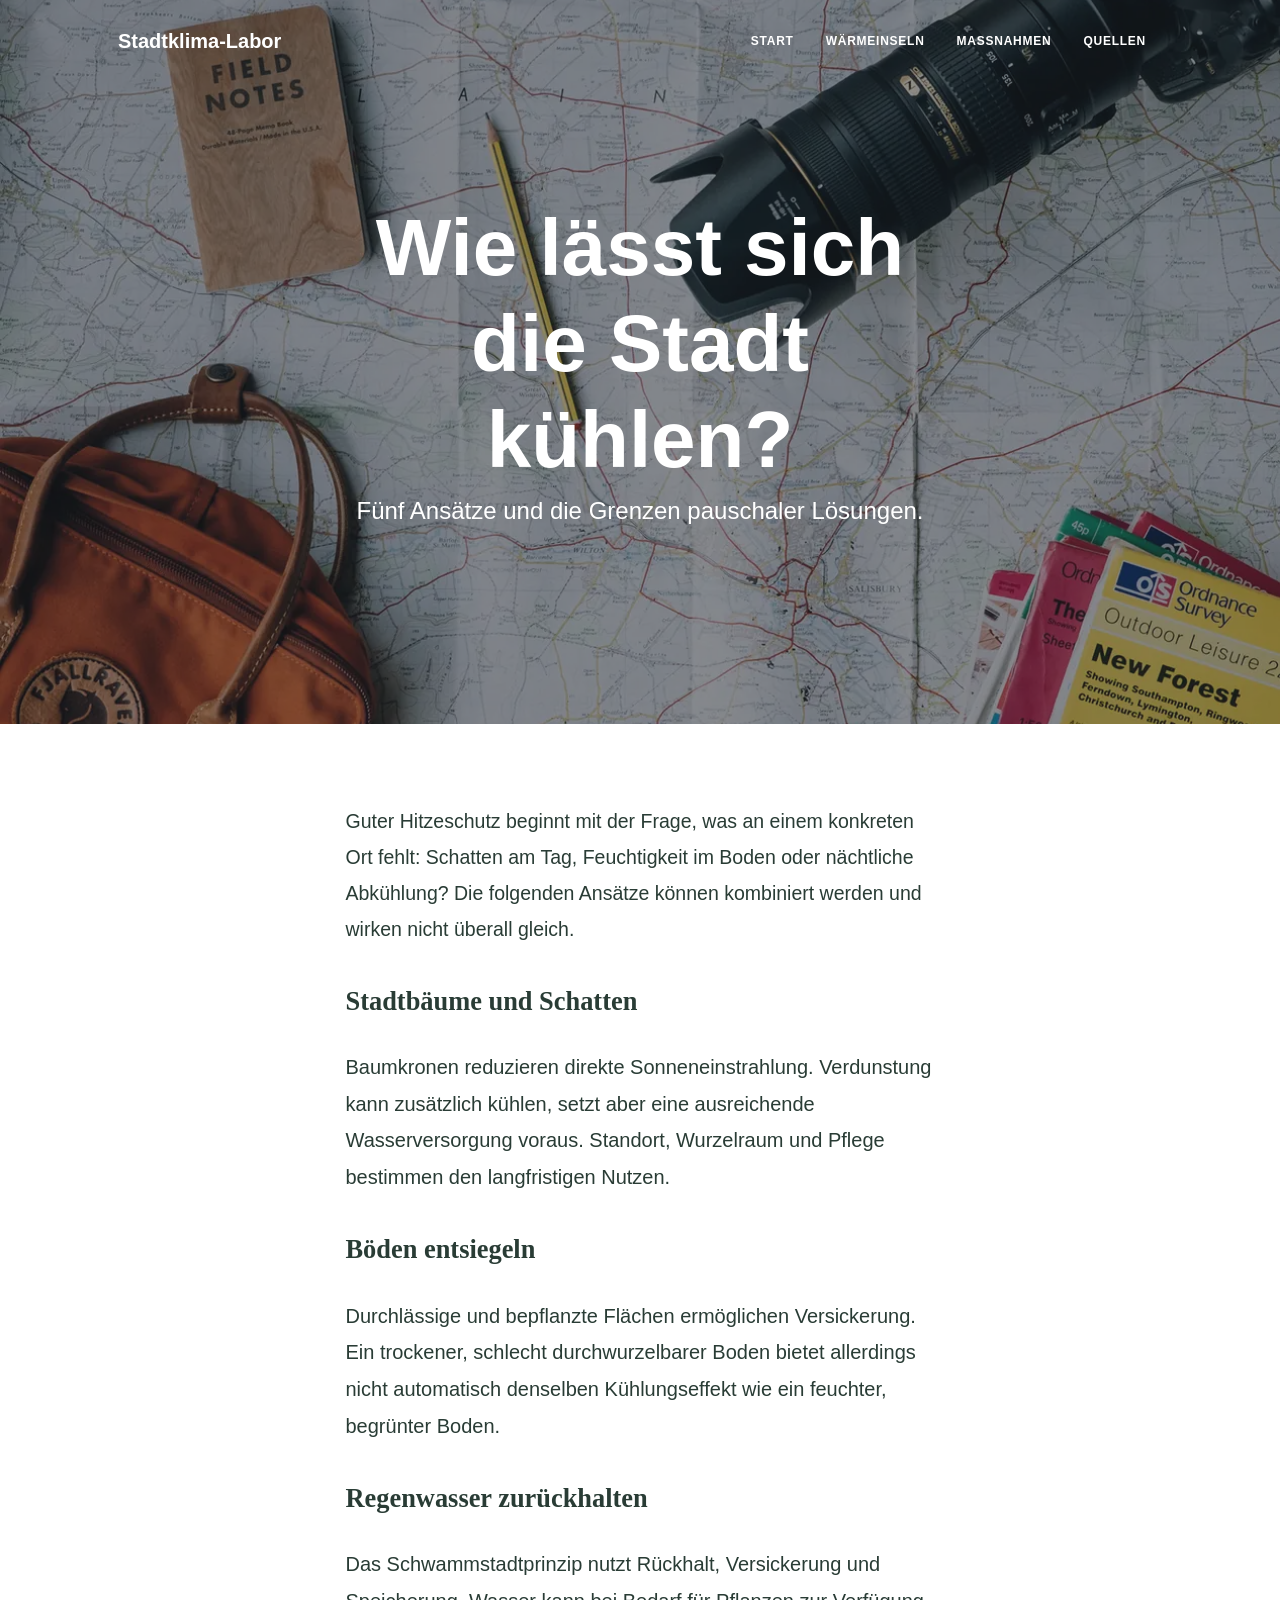
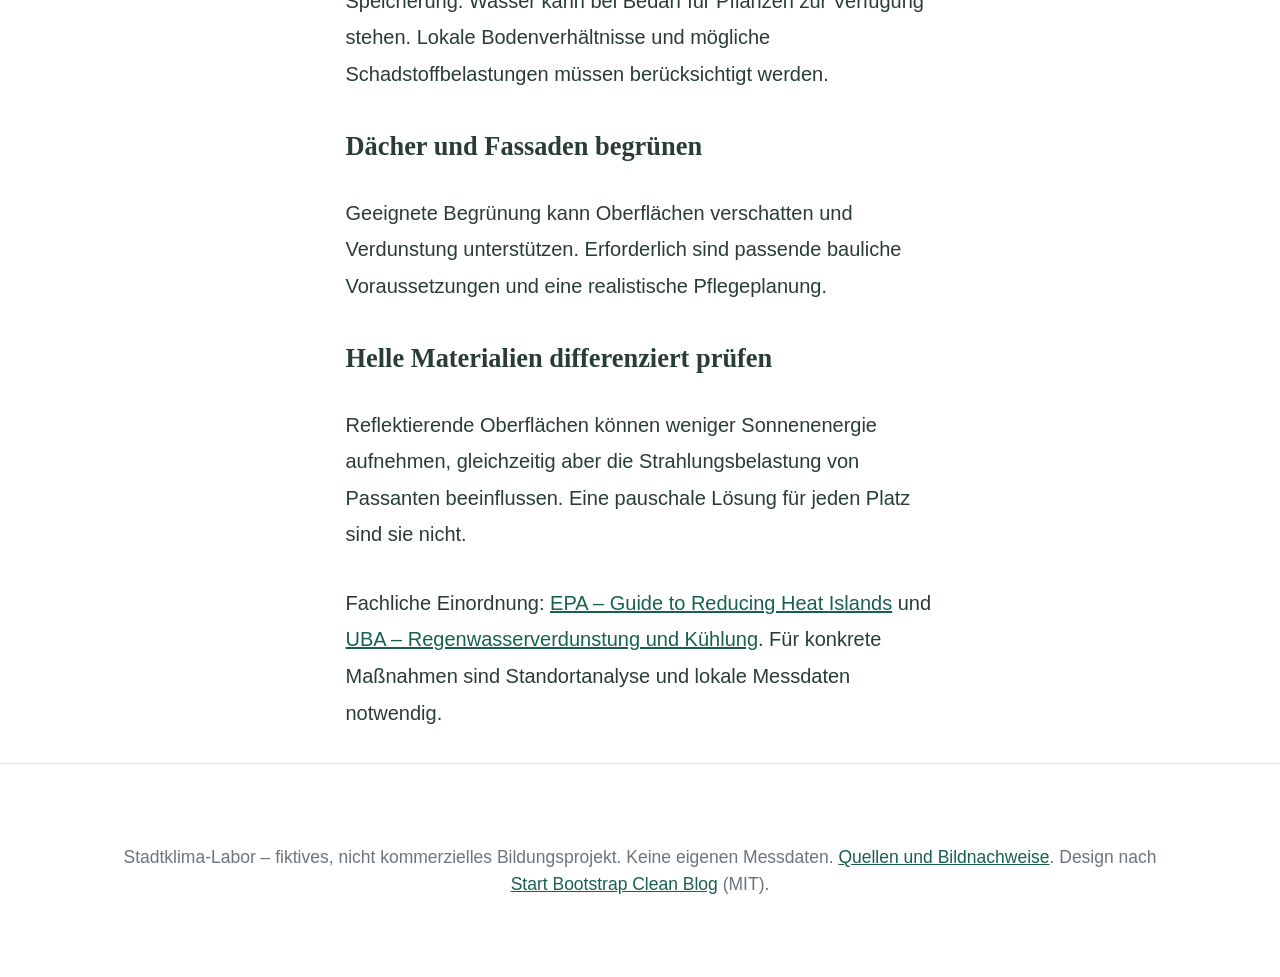
==== commit d5cafebd: "seo: adapt licensed Clean Blog with intent-based German content and technical metadata" ====
--- a/massnahmen.html
+++ b/massnahmen.html
@@ -1,73 +1,57 @@
 <!doctype html>
 <html lang="de">
 <head>
-<meta charset="utf-8"><meta name="viewport" content="width=device-width,initial-scale=1">
-<title>Hitze in Städten mindern: fünf Wege | Stadtklima-Labor</title>
-<meta name="description" content="Von Stadtbäumen bis zur Schwammstadt: fünf Ansätze für hitzeangepasste Quartiere, verständlich erklärt mit Grenzen und Quellen für die Planung.">
+<meta charset="utf-8">
+<meta name="viewport" content="width=device-width, initial-scale=1">
+<title>Stadthitze reduzieren: 5 Maßnahmen | Stadtklima-Labor</title>
+<meta name="description" content="Stadtbäume, Entsiegelung, Schwammstadt und weitere Ansätze: Wie lassen sich Städte bei Hitze kühlen? Mit Wirkungen, Grenzen und Quellen.">
+<meta name="author" content="Stadtklima-Labor">
 <link rel="canonical" href="https://dsongtn.github.io/stadtklima-labor/massnahmen.html">
-<link rel="stylesheet" href="assets/vendor/open-props-sizes.min.css"><link rel="stylesheet" href="assets/vendor/open-props-easings.min.css"><link rel="stylesheet" href="assets/site.css">
-<meta name="theme-color" content="#f4f0e8"><meta property="og:type" content="article"><meta property="og:locale" content="de_DE"><meta property="og:title" content="Eine kühlere Stadt gestalten | Stadtklima-Labor">
+<link rel="stylesheet" href="css/styles.css">
+<link rel="stylesheet" href="css/stadtklima.css">
+<meta name="theme-color" content="#184a3d">
+<meta property="og:type" content="website">
+<meta property="og:locale" content="de_DE">
+<meta property="og:title" content="Stadthitze reduzieren: 5 Maßnahmen | Stadtklima-Labor">
+<meta property="og:description" content="Stadtbäume, Entsiegelung, Schwammstadt und weitere Ansätze: Wie lassen sich Städte bei Hitze kühlen? Mit Wirkungen, Grenzen und Quellen.">
 </head>
 <body>
-<a class="skip" href="#inhalt">Direkt zum Inhalt</a>
-<header class="site-header"><div class="container header-inner">
-<a href="./" class="brand" aria-label="Stadtklima-Labor – zur Startseite"><span class="brand-bloom" aria-hidden="true">S</span><span class="brand-name">Stadtklima<span>Labor</span><small>Die Stadt neu denken</small></span></a>
-<nav class="site-nav" aria-label="Hauptnavigation"><a href="./">Verstehen</a><a href="massnahmen.html" aria-current="page">Stadt kühlen</a><a href="quellen.html">Quellen</a></nav>
-</div></header>
-<main id="inhalt">
-  <section class="page-intro"><div class="container">
-    <div class="breadcrumb"><a href="./">Stadtklima-Labor</a> / Stadt kühlen</div>
-    <span class="top-note">Klimaanpassung / Teil 02</span>
-    <h1>Eine kühlere Stadt beginnt beim Raum dazwischen.</h1>
-    <p>Gegen Hitze helfen nicht bloß technische Oberflächen. Es geht darum, wie wir den Boden nutzen, wo Wasser bleiben darf und welcher Baum zur Mittagszeit Schatten spendet. Fünf Ansätze – und warum sie zusammengedacht werden sollten.</p>
-  </div></section>
-  <article class="article"><div class="container">
-    <div class="article-intro">
-      <span class="section-number">Vor der Maßnahme</span>
-      <h2>Wen möchten wir wo entlasten?</h2>
-      <p>Ein Platz ohne Schatten fühlt sich mittags anders an als ein Innenhof, der nachts kaum abkühlt. Deshalb beginnt eine gute Lösung mit einer präzisen Frage. Geht es um direkte Sonneneinstrahlung, heiße Oberflächen, trockene Böden oder schwachen Luftaustausch?</p>
-      <p>Die folgenden Mechanismen finden sich in Veröffentlichungen des <a href="quellen.html#uba">Umweltbundesamts</a> und in der <a href="quellen.html#epa">EPA-Übersicht zu Wärmeinseln</a>. Ihre Wirkung ist standortabhängig – insbesondere Bodenbeschaffenheit, Pflege und Wasserverfügbarkeit sind entscheidend.</p>
-    </div>
-    <figure class="article-photo">
-      <img src="assets/images/sun-and-shade.webp" width="1700" height="1133" alt="Sonnenbeschienener Platz und schattenspendende Bäume vor modernen Gebäuden" loading="lazy" decoding="async">
-      <figcaption>Städtische Wege können Schatten bieten – aber nicht jede Maßnahme verbessert alle Temperaturgrößen gleichermaßen.</figcaption>
-    </figure>
-    <div class="topic-row" id="baeume">
-      <span class="topic-index" aria-hidden="true">01</span>
-      <h2>Der richtige Baum am richtigen Ort.</h2>
-      <div><p>Eine breite Krone kann Menschen und Fassaden vor direkter Strahlung schützen. Über die Blätter wird Wasser verdunstet und Energie umgesetzt. Das macht Bäume zu einem wertvollen Teil der Hitzeminderung.</p><p>Damit sie langfristig wirken, brauchen sie ausreichend durchwurzelbaren Raum und Wasser. Ein Baum in einer kleinen, trockenen Baumscheibe kann sein Potenzial oft nicht ausschöpfen.</p><a href="quellen.html#uba">Hintergrund: UBA / Stadtgrün</a></div>
-    </div>
-    <div class="topic-row" id="entsiegelung">
-      <span class="topic-index" aria-hidden="true">02</span>
-      <h2>Dem Boden wieder Luft lassen.</h2>
-      <div><p>Versiegelte Flächen lassen Regen rasch abfließen. Wo der Boden wieder Wasser aufnehmen und Pflanzen tragen kann, entstehen Möglichkeiten für Verdunstungskühlung und eine bessere Wasserversorgung im Quartier.</p><p>Die Materialwahl allein genügt nicht. Verdichtete Böden, fehlende Vegetation oder Trockenheit können die gewünschte Wirkung begrenzen.</p><a href="quellen.html#uba">Hintergrund: UBA / Entsiegelung</a></div>
-    </div>
-    <div class="topic-row" id="schwammstadt">
-      <span class="topic-index" aria-hidden="true">03</span>
-      <h2>Regen nicht nur ableiten.</h2>
-      <div><p>Die Idee der Schwammstadt lautet: Wasser bei Regen dort speichern, wo es später gebraucht wird. Mulden, durchlässige Flächen, Pflanzbeete und Rückhalteräume können dafür zusammenspielen.</p><p>Hitzeschutz und Starkregenmanagement lassen sich oft verbinden. Dennoch muss die Planung lokale Bodenverhältnisse, mögliche Schadstoffe und längere Trockenperioden berücksichtigen.</p><a href="quellen.html#uba">Hintergrund: UBA / Wasser im Stadtraum</a></div>
-    </div>
-    <div class="topic-row" id="gebaeude">
-      <span class="topic-index" aria-hidden="true">04</span>
-      <h2>Das Dach als kleinen Garten denken.</h2>
-      <div><p>Begrünte Dächer und Fassaden können Oberflächen verschatten, Niederschlag zeitweise zurückhalten und zur Verdunstung beitragen. Gerade in dichten Stadtvierteln erschließen sie Flächen, auf denen ebenerdiges Grün fehlt.</p><p>Statik, Aufbau, Wartung und Wasserversorgung entscheiden über die Eignung. Ein kühleres Dach bedeutet nicht automatisch einen messbaren Effekt auf die Lufttemperatur einer ganzen Straße.</p><a href="quellen.html#epa">Hintergrund: EPA / Green roofs</a></div>
-    </div>
-    <div class="topic-row" id="oberflaechen">
-      <span class="topic-index" aria-hidden="true">05</span>
-      <h2>Helle Flächen mit Augenmaß einsetzen.</h2>
-      <div><p>Helle und reflektierende Dächer können einen größeren Anteil der Sonneneinstrahlung zurückwerfen und sich dadurch weniger stark aufheizen. Bei Wegen und Plätzen ist die Wirkung komplexer.</p><p>Mehr reflektierte Strahlung kann den thermischen Komfort im Fußgängerraum auch beeinträchtigen. Deshalb sollten Verschattung, Nutzung und Materialien gemeinsam betrachtet werden.</p><a href="quellen.html#epa">Hintergrund: EPA / Cool roofs und pavements</a></div>
-    </div>
-    <div class="contrast-block">
-      <span class="section-number" style="color:#eebc85">Die wichtigere Frage</span>
-      <h2>Es gibt nicht die eine Maßnahme für jede Straße.</h2>
-      <p>Ob ein Platz tagsüber besser nutzbar wird oder ein Viertel nachts abkühlt, hängt von der Kombination vieler Faktoren ab. Entscheidungen sollten die Menschen vor Ort, den Unterhalt über Jahre und geeignete lokale Messdaten einbeziehen.</p>
-      <p><a class="text-link" style="color:#f4dcae" href="quellen.html">Die wissenschaftlichen Quellen lesen <span class="arrow" aria-hidden="true">→</span></a></p>
-    </div>
-  </div></article>
-  <section class="next-block"><div class="container"><span class="top-note">Weiterlesen / Die Quellen</span><h2>Gut gestaltete Städte brauchen gut begründete Entscheidungen.</h2><a class="text-link" href="quellen.html">Zur Literatur und Methodik <span class="arrow" aria-hidden="true">→</span></a></div></section>
-</main>
-<footer class="site-footer"><div class="container footer-inner">
-<div><strong>Stadtklima-Labor</strong><p>Ein fiktives Informationsprojekt. Wissenschaftliche Aussagen beruhen auf verlinkten Quellen. Keine eigenen Messdaten oder lokale Planungsempfehlungen.</p></div>
-<nav aria-label="Fußnavigation"><a href="./">Verstehen</a><a href="massnahmen.html">Stadt kühlen</a><a href="quellen.html">Quellen und Bildnachweise</a></nav>
-</div></footer>
+<a class="skip-link" href="#inhalt">Zum Inhalt springen</a>
+<nav class="navbar navbar-expand-lg navbar-light" id="mainNav" aria-label="Hauptnavigation">
+<div class="container px-4 px-lg-5">
+<a class="navbar-brand" href="./">Stadtklima-Labor</a>
+<button class="navbar-toggler" type="button" data-bs-toggle="collapse" data-bs-target="#navbarResponsive" aria-controls="navbarResponsive" aria-expanded="false" aria-label="Navigation öffnen">Menü <span aria-hidden="true">≡</span></button>
+<div class="collapse navbar-collapse" id="navbarResponsive"><ul class="navbar-nav ms-auto py-4 py-lg-0">
+<li class="nav-item"><a class="nav-link px-lg-3 py-3 py-lg-4" href="index.html" >Start</a></li>
+<li class="nav-item"><a class="nav-link px-lg-3 py-3 py-lg-4" href="waermeinsel.html" >Wärmeinseln</a></li>
+<li class="nav-item"><a class="nav-link px-lg-3 py-3 py-lg-4" href="massnahmen.html" aria-current="page">Maßnahmen</a></li>
+<li class="nav-item"><a class="nav-link px-lg-3 py-3 py-lg-4" href="quellen.html" >Quellen</a></li>
+</ul></div></div></nav>
+<header class="masthead" style="background-image: url('assets/img/about-optimized.webp')"><div class="container position-relative px-4 px-lg-5">
+<div class="row gx-4 gx-lg-5 justify-content-center"><div class="col-md-10 col-lg-8 col-xl-7"><div class="site-heading">
+<h1>Wie lässt sich die Stadt kühlen?</h1><span class="subheading">Fünf Ansätze und die Grenzen pauschaler Lösungen.</span>
+</div></div></div></div></header>
+<main id="inhalt"><div class="container px-4 px-lg-5"><div class="row gx-4 gx-lg-5 justify-content-center"><div class="col-md-10 col-lg-8 col-xl-7">
+<article class="science-article">
+<p class="lead">Guter Hitzeschutz beginnt mit der Frage, was an einem konkreten Ort fehlt: Schatten am Tag, Feuchtigkeit im Boden oder nächtliche Abkühlung? Die folgenden Ansätze können kombiniert werden und wirken nicht überall gleich.</p>
+<h2 id="baum">Stadtbäume und Schatten</h2>
+<p>Baumkronen reduzieren direkte Sonneneinstrahlung. Verdunstung kann zusätzlich kühlen, setzt aber eine ausreichende Wasserversorgung voraus. Standort, Wurzelraum und Pflege bestimmen den langfristigen Nutzen.</p>
+<h2 id="boden">Böden entsiegeln</h2>
+<p>Durchlässige und bepflanzte Flächen ermöglichen Versickerung. Ein trockener, schlecht durchwurzelbarer Boden bietet allerdings nicht automatisch denselben Kühlungseffekt wie ein feuchter, begrü­nter Boden.</p>
+<h2 id="wasser">Regenwasser zurückhalten</h2>
+<p>Das Schwammstadtprinzip nutzt Rückhalt, Versickerung und Speicherung. Wasser kann bei Bedarf für Pflanzen zur Verfügung stehen. Lokale Bodenverhältnisse und mögliche Schadstoffbelastungen müssen berücksichtigt werden.</p>
+<h2 id="dach">Dächer und Fassaden begrünen</h2>
+<p>Geeignete Begrünung kann Oberflächen verschatten und Verdunstung unterstützen. Erforderlich sind passende bauliche Voraussetzungen und eine realistische Pflegeplanung.</p>
+<h2 id="farbe">Helle Materialien differenziert prüfen</h2>
+<p>Reflektierende Oberflächen können weniger Sonnenenergie aufnehmen, gleichzeitig aber die Strahlungsbelastung von Passanten beeinflussen. Eine pauschale Lösung für jeden Platz sind sie nicht.</p>
+<p>Fachliche Einordnung: <a href="https://www.epa.gov/heatislands/guide-reducing-heat-islands">EPA – Guide to Reducing Heat Islands</a> und <a href="https://www.umweltbundesamt.de/themen/regenwasserverdunstung-potential-zur-kuehlung-in">UBA – Regenwasserverdunstung und Kühlung</a>. Für konkrete Maßnahmen sind Standortanalyse und lokale Messdaten notwendig.</p>
+</article>
+</div></div></div></main>
+<footer class="border-top"><div class="container px-4 px-lg-5"><p class="small text-muted text-center">
+Stadtklima-Labor – fiktives, nicht kommerzielles Bildungsprojekt. Keine eigenen Messdaten.
+<a href="quellen.html">Quellen und Bildnachweise</a>. Design nach
+<a href="https://github.com/StartBootstrap/startbootstrap-clean-blog">Start Bootstrap Clean Blog</a> (MIT).
+</p></div></footer>
+<script src="https://cdn.jsdelivr.net/npm/bootstrap@5.2.3/dist/js/bootstrap.bundle.min.js" defer></script>
+<script src="js/scripts.js" defer></script>
 </body></html>
--- a/css/stadtklima.css
+++ b/css/stadtklima.css
@@ -0,0 +1,13 @@
+/* Kleine projektspezifische Ergänzung; Clean Blog CSS bleibt unverändert. */
+body { color: #293c35; }
+a { color: #17614e; } a:hover { color: #a74c31; }
+.masthead:before { opacity: .57; }
+.site-heading .subheading { max-width: 620px; margin-inline: auto; line-height: 1.5; }
+.lead,.lead-story .lead { font-size: 1.22rem; line-height: 1.72; }
+.post-preview { margin-block: 2.3rem; }
+.science-article h2 { font-family: Georgia, serif; font-size: 1.65rem; margin-top: 2.4rem; }
+.science-article p { line-height: 1.83; }
+.site-note { background: #f0f4ec; padding: 18px 23px; border-left: 3px solid #347158; font-size: .9rem; }
+.skip-link { position: absolute; top: -90px; left: 12px; z-index: 999; background: white; padding: 10px 15px; }
+.skip-link:focus { top: 10px; }
+@media (max-width: 650px) { header.masthead{margin-bottom: 2rem} .science-article h2{font-size: 1.4rem} }
